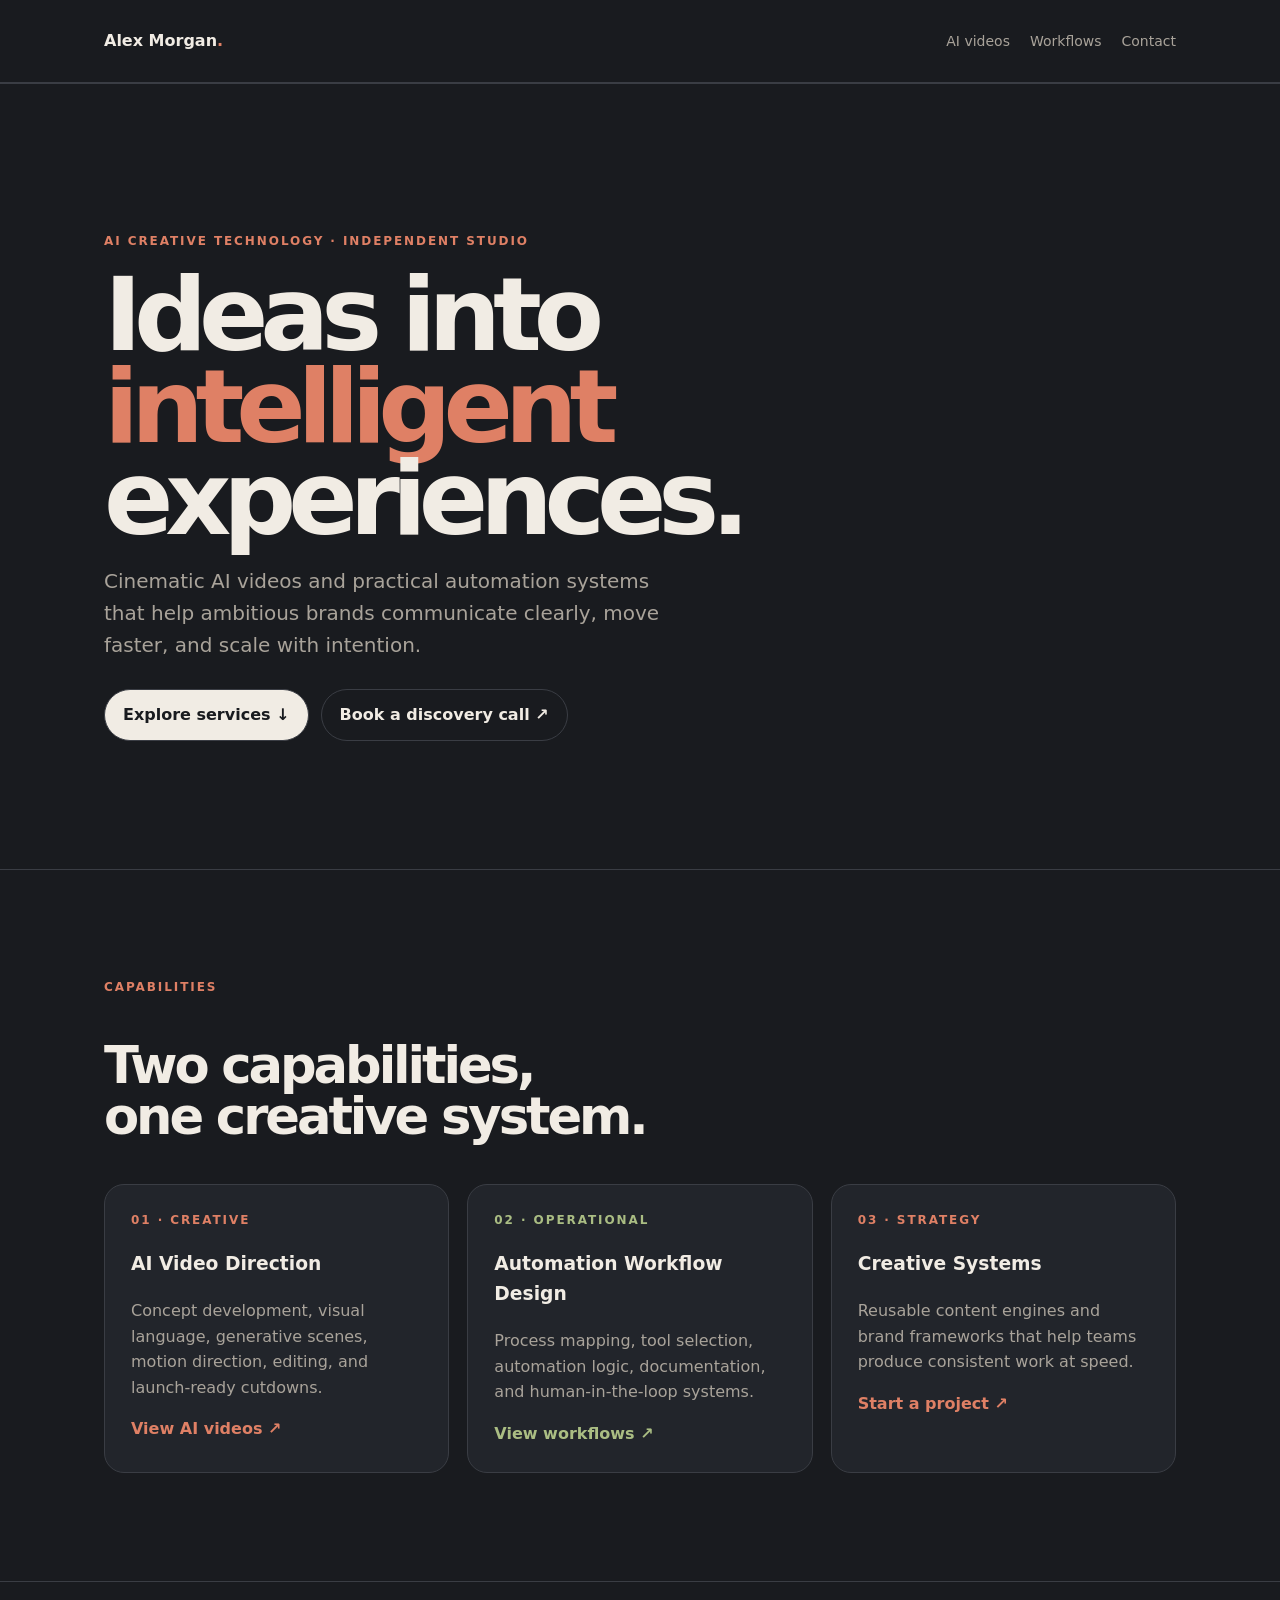
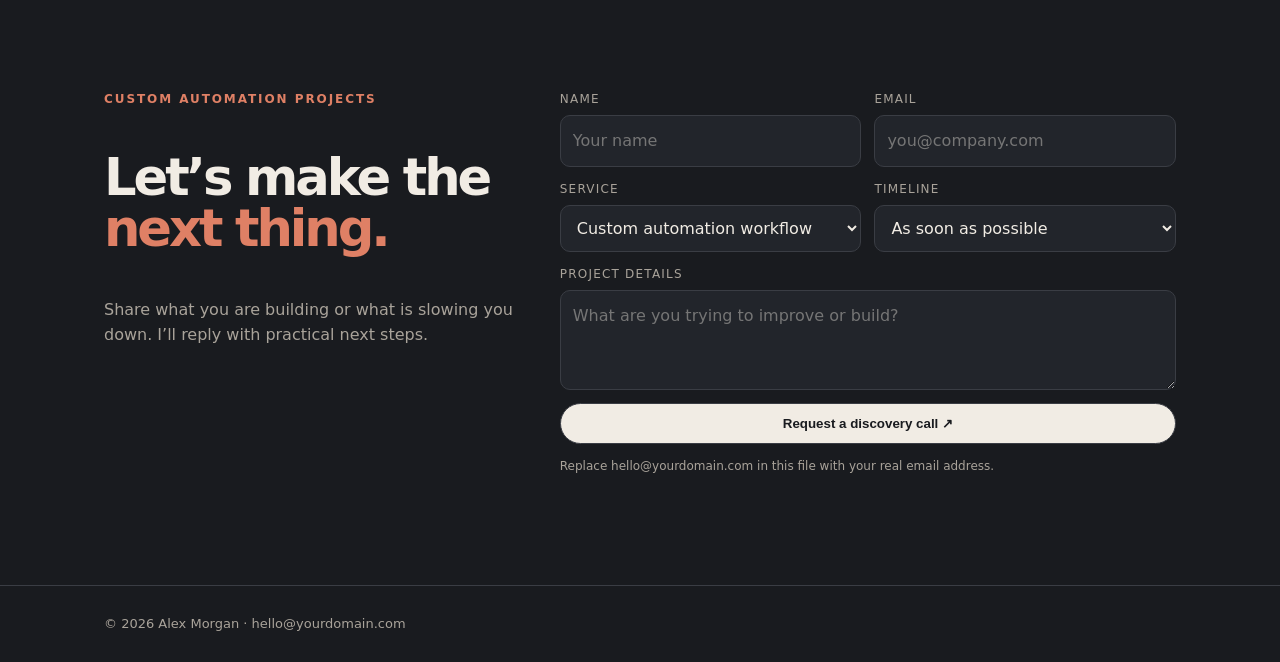
==== index.html @ 9886278c "Add files via upload" ====
<!doctype html><html lang="en"><head><meta charset="utf-8"><meta name="viewport" content="width=device-width,initial-scale=1"><title>Alex Morgan — AI Video & Automation</title><style>:root{--bg:#191b1f;--s:#22252b;--t:#f1ece4;--m:#a9a39a;--line:#3a3d44;--a:#df8065;--g:#aabd83}*{box-sizing:border-box}body{margin:0;background:var(--bg);color:var(--t);font:16px/1.6 system-ui,sans-serif}a{color:inherit;text-decoration:none}.wrap{max-width:1120px;margin:auto;padding:28px 24px}header{border-bottom:1px solid var(--line)}nav{display:flex;justify-content:space-between;align-items:center}.logo{font-weight:900}.logo b{color:var(--a)}.links{display:flex;gap:20px;color:var(--m);font-size:14px}.hero{padding:120px 0 100px}.eyebrow{color:var(--a);font-size:12px;letter-spacing:.16em;text-transform:uppercase;font-weight:800}h1{font-size:clamp(3.5rem,8vw,7rem);line-height:.9;letter-spacing:-.08em;max-width:850px;margin:18px 0}.accent{color:var(--a)}.hero p{max-width:580px;color:var(--m);font-size:20px}.buttons{display:flex;gap:12px;flex-wrap:wrap;margin-top:28px}.btn{border:1px solid var(--line);padding:12px 18px;border-radius:999px;font-weight:700}.primary{background:var(--t);color:var(--bg)}section{padding:80px 0;border-top:1px solid var(--line)}h2{font-size:clamp(2rem,4vw,4rem);line-height:1;letter-spacing:-.06em}.grid{display:grid;grid-template-columns:repeat(3,1fr);gap:18px}.card{background:var(--s);border:1px solid var(--line);padding:26px;border-radius:20px}.card p{color:var(--m)}.card a{color:var(--a);font-weight:700}.contact{display:grid;grid-template-columns:.8fr 1.2fr;gap:45px}.form{display:grid;grid-template-columns:1fr 1fr;gap:13px}.field{display:grid;gap:6px}.field.full,.form button,.note{grid-column:1/-1}.field label{color:var(--m);font-size:12px;text-transform:uppercase;letter-spacing:.1em}.field input,.field textarea,.field select{width:100%;background:var(--s);border:1px solid var(--line);color:var(--t);padding:12px;border-radius:10px;font:inherit}.field textarea{min-height:100px}.form button{cursor:pointer}.note{color:var(--m);font-size:12px}footer{border-top:1px solid var(--line);color:var(--m);font-size:13px}@media(max-width:700px){.links{gap:9px;font-size:12px}.grid,.contact{grid-template-columns:1fr}.form{grid-template-columns:1fr}.field.full,.form button,.note{grid-column:auto}}</style></head><body><header><div class="wrap"><nav><a class="logo" href="index.html">Alex Morgan<b>.</b></a><div class="links"><a href="ai-videos.html">AI videos</a><a href="automation-workflows.html">Workflows</a><a href="#contact">Contact</a></div></nav></div></header><main><section class="hero"><div class="wrap"><div class="eyebrow">AI creative technology · independent studio</div><h1>Ideas into <span class="accent">intelligent</span> experiences.</h1><p>Cinematic AI videos and practical automation systems that help ambitious brands communicate clearly, move faster, and scale with intention.</p><div class="buttons"><a class="btn primary" href="#services">Explore services ↓</a><a class="btn" href="#contact">Book a discovery call ↗</a></div></div></section><section id="services"><div class="wrap"><div class="eyebrow">Capabilities</div><h2>Two capabilities,<br>one creative system.</h2><div class="grid"><article class="card"><div class="eyebrow">01 · Creative</div><h3>AI Video Direction</h3><p>Concept development, visual language, generative scenes, motion direction, editing, and launch-ready cutdowns.</p><a href="ai-videos.html">View AI videos ↗</a></article><article class="card"><div class="eyebrow" style="color:var(--g)">02 · Operational</div><h3>Automation Workflow Design</h3><p>Process mapping, tool selection, automation logic, documentation, and human-in-the-loop systems.</p><a style="color:var(--g)" href="automation-workflows.html">View workflows ↗</a></article><article class="card"><div class="eyebrow">03 · Strategy</div><h3>Creative Systems</h3><p>Reusable content engines and brand frameworks that help teams produce consistent work at speed.</p><a href="#contact">Start a project ↗</a></article></div></div></section><section id="contact"><div class="wrap contact"><div><div class="eyebrow">Custom automation projects</div><h2>Let’s make the<br><span class="accent">next thing.</span></h2><p style="color:var(--m)">Share what you are building or what is slowing you down. I’ll reply with practical next steps.</p></div><form class="form" id="contactForm"><div class="field"><label>Name</label><input name="name" required placeholder="Your name"></div><div class="field"><label>Email</label><input name="email" type="email" required placeholder="you@company.com"></div><div class="field"><label>Service</label><select name="service"><option>Custom automation workflow</option><option>AI video production</option><option>Creative system strategy</option></select></div><div class="field"><label>Timeline</label><select name="timeline"><option>As soon as possible</option><option>Within 1 month</option><option>Within 3 months</option></select></div><div class="field full"><label>Project details</label><textarea name="message" required placeholder="What are you trying to improve or build?"></textarea></div><button class="btn primary" type="submit">Request a discovery call ↗</button><div class="note">Replace hello@yourdomain.com in this file with your real email address.</div></form></div></section></main><footer><div class="wrap">© 2026 Alex Morgan · <a href="mailto:hello@yourdomain.com">hello@yourdomain.com</a></div></footer><script>document.getElementById('contactForm').addEventListener('submit',e=>{e.preventDefault();const d=new FormData(e.target);location.href='mailto:hello@yourdomain.com?subject='+encodeURIComponent('Discovery call request — '+d.get('service'))+'&body='+encodeURIComponent('Name: '+d.get('name')+'\nEmail: '+d.get('email')+'\nService: '+d.get('service')+'\nTimeline: '+d.get('timeline')+'\n\n'+d.get('message'))})</script></body></html>
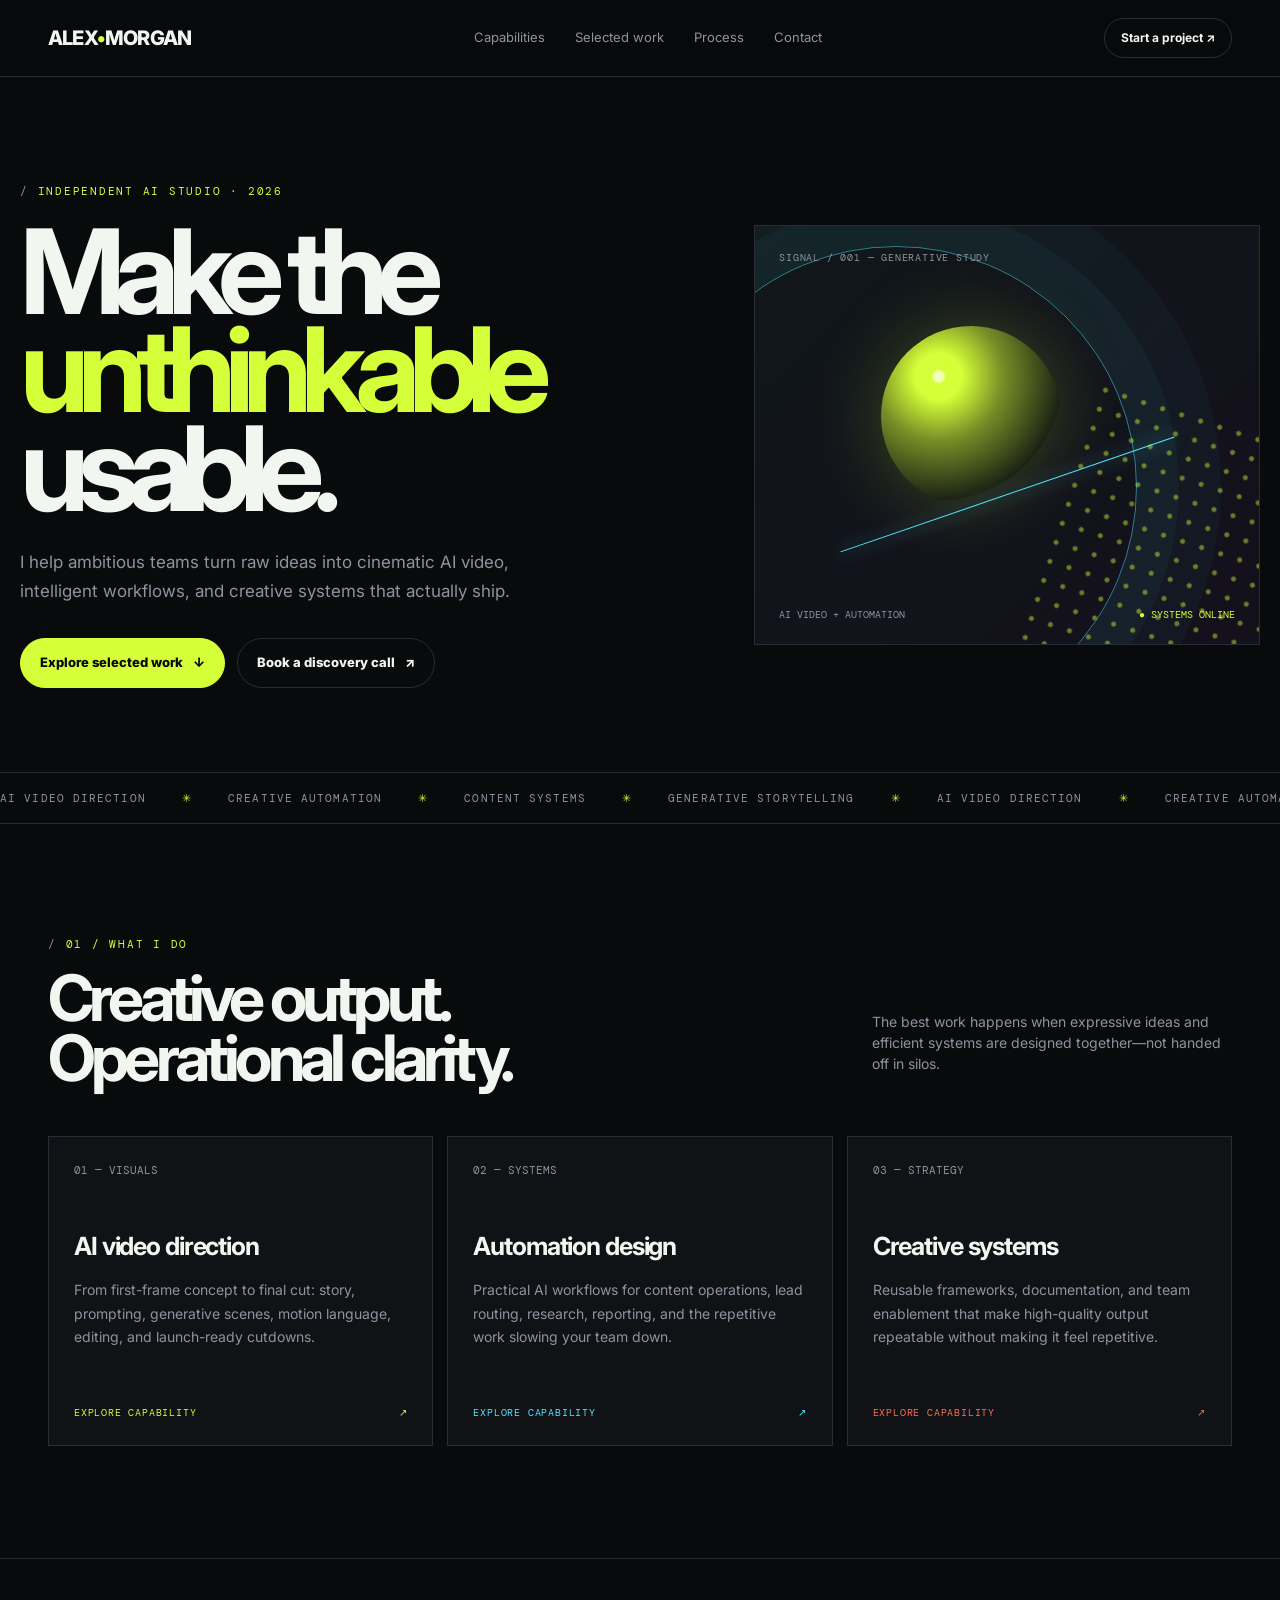
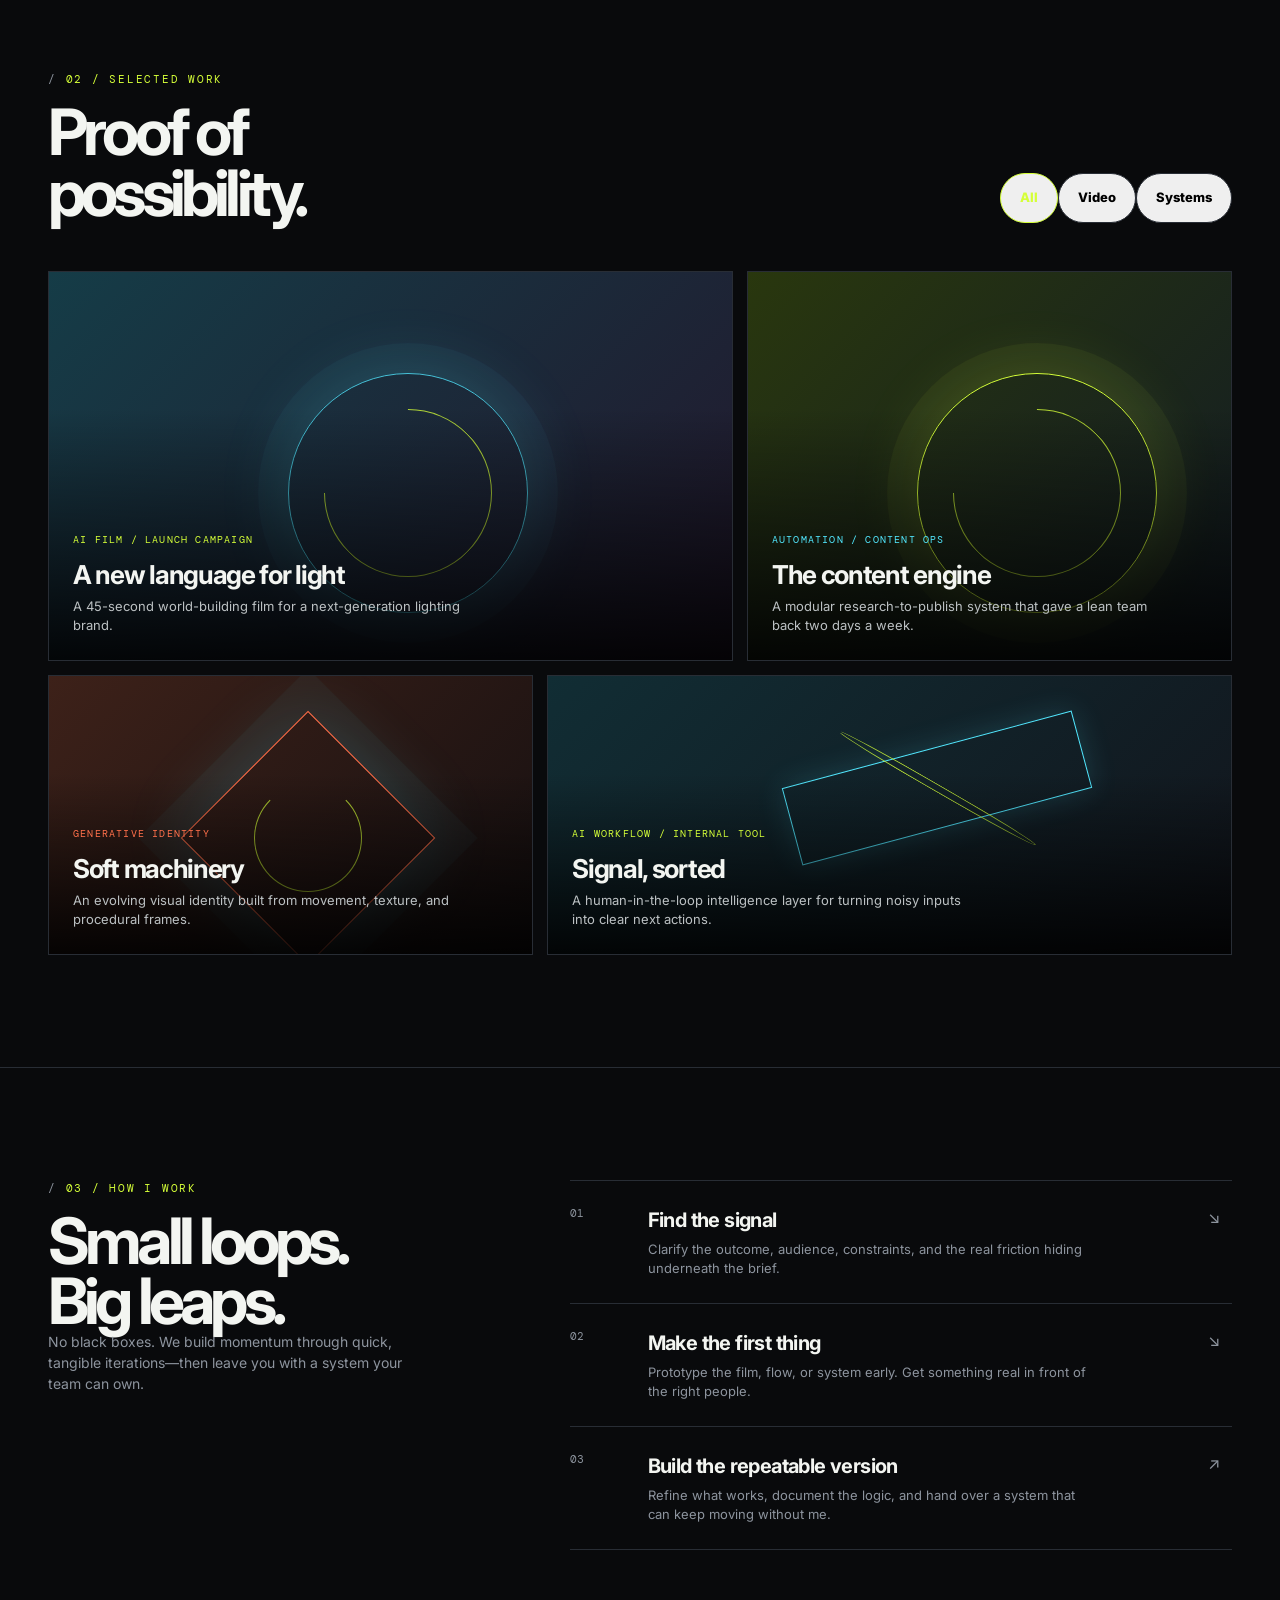
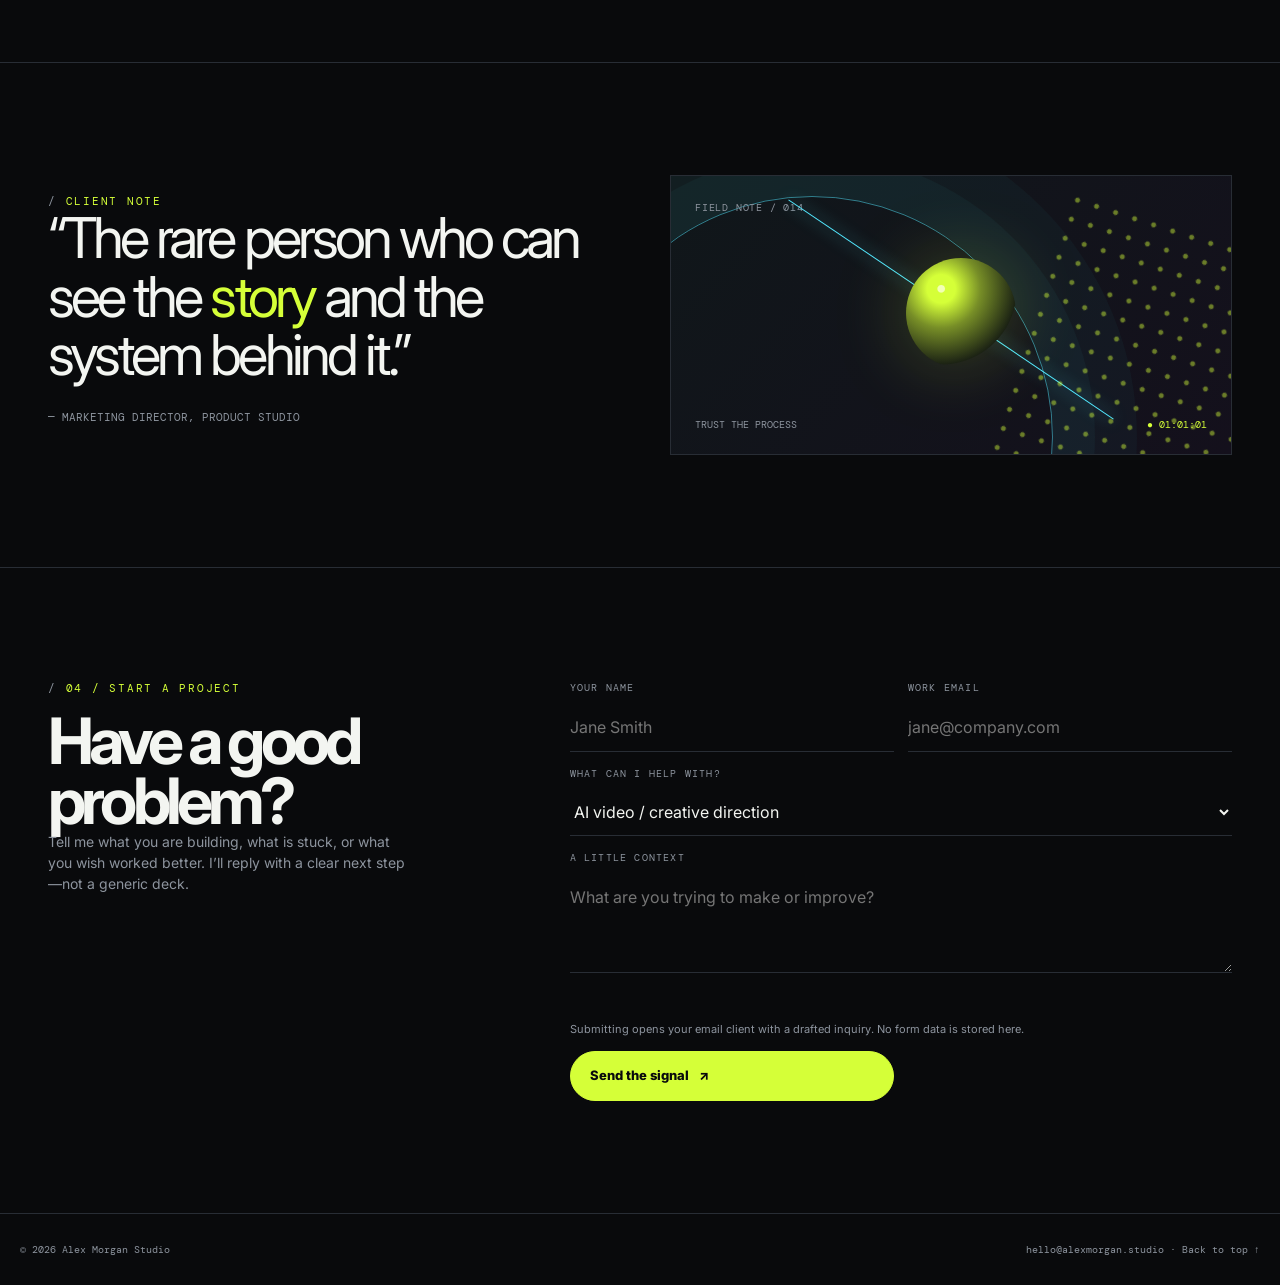
==== commit 2bfd9aae: "Build responsive AI studio portfolio landing page" ====
--- a/index.html
+++ b/index.html
@@ -1 +1,70 @@
-<!doctype html><html lang="en"><head><meta charset="utf-8"><meta name="viewport" content="width=device-width,initial-scale=1"><title>Alex Morgan — AI Video & Automation</title><style>:root{--bg:#191b1f;--s:#22252b;--t:#f1ece4;--m:#a9a39a;--line:#3a3d44;--a:#df8065;--g:#aabd83}*{box-sizing:border-box}body{margin:0;background:var(--bg);color:var(--t);font:16px/1.6 system-ui,sans-serif}a{color:inherit;text-decoration:none}.wrap{max-width:1120px;margin:auto;padding:28px 24px}header{border-bottom:1px solid var(--line)}nav{display:flex;justify-content:space-between;align-items:center}.logo{font-weight:900}.logo b{color:var(--a)}.links{display:flex;gap:20px;color:var(--m);font-size:14px}.hero{padding:120px 0 100px}.eyebrow{color:var(--a);font-size:12px;letter-spacing:.16em;text-transform:uppercase;font-weight:800}h1{font-size:clamp(3.5rem,8vw,7rem);line-height:.9;letter-spacing:-.08em;max-width:850px;margin:18px 0}.accent{color:var(--a)}.hero p{max-width:580px;color:var(--m);font-size:20px}.buttons{display:flex;gap:12px;flex-wrap:wrap;margin-top:28px}.btn{border:1px solid var(--line);padding:12px 18px;border-radius:999px;font-weight:700}.primary{background:var(--t);color:var(--bg)}section{padding:80px 0;border-top:1px solid var(--line)}h2{font-size:clamp(2rem,4vw,4rem);line-height:1;letter-spacing:-.06em}.grid{display:grid;grid-template-columns:repeat(3,1fr);gap:18px}.card{background:var(--s);border:1px solid var(--line);padding:26px;border-radius:20px}.card p{color:var(--m)}.card a{color:var(--a);font-weight:700}.contact{display:grid;grid-template-columns:.8fr 1.2fr;gap:45px}.form{display:grid;grid-template-columns:1fr 1fr;gap:13px}.field{display:grid;gap:6px}.field.full,.form button,.note{grid-column:1/-1}.field label{color:var(--m);font-size:12px;text-transform:uppercase;letter-spacing:.1em}.field input,.field textarea,.field select{width:100%;background:var(--s);border:1px solid var(--line);color:var(--t);padding:12px;border-radius:10px;font:inherit}.field textarea{min-height:100px}.form button{cursor:pointer}.note{color:var(--m);font-size:12px}footer{border-top:1px solid var(--line);color:var(--m);font-size:13px}@media(max-width:700px){.links{gap:9px;font-size:12px}.grid,.contact{grid-template-columns:1fr}.form{grid-template-columns:1fr}.field.full,.form button,.note{grid-column:auto}}</style></head><body><header><div class="wrap"><nav><a class="logo" href="index.html">Alex Morgan<b>.</b></a><div class="links"><a href="ai-videos.html">AI videos</a><a href="automation-workflows.html">Workflows</a><a href="#contact">Contact</a></div></nav></div></header><main><section class="hero"><div class="wrap"><div class="eyebrow">AI creative technology · independent studio</div><h1>Ideas into <span class="accent">intelligent</span> experiences.</h1><p>Cinematic AI videos and practical automation systems that help ambitious brands communicate clearly, move faster, and scale with intention.</p><div class="buttons"><a class="btn primary" href="#services">Explore services ↓</a><a class="btn" href="#contact">Book a discovery call ↗</a></div></div></section><section id="services"><div class="wrap"><div class="eyebrow">Capabilities</div><h2>Two capabilities,<br>one creative system.</h2><div class="grid"><article class="card"><div class="eyebrow">01 · Creative</div><h3>AI Video Direction</h3><p>Concept development, visual language, generative scenes, motion direction, editing, and launch-ready cutdowns.</p><a href="ai-videos.html">View AI videos ↗</a></article><article class="card"><div class="eyebrow" style="color:var(--g)">02 · Operational</div><h3>Automation Workflow Design</h3><p>Process mapping, tool selection, automation logic, documentation, and human-in-the-loop systems.</p><a style="color:var(--g)" href="automation-workflows.html">View workflows ↗</a></article><article class="card"><div class="eyebrow">03 · Strategy</div><h3>Creative Systems</h3><p>Reusable content engines and brand frameworks that help teams produce consistent work at speed.</p><a href="#contact">Start a project ↗</a></article></div></div></section><section id="contact"><div class="wrap contact"><div><div class="eyebrow">Custom automation projects</div><h2>Let’s make the<br><span class="accent">next thing.</span></h2><p style="color:var(--m)">Share what you are building or what is slowing you down. I’ll reply with practical next steps.</p></div><form class="form" id="contactForm"><div class="field"><label>Name</label><input name="name" required placeholder="Your name"></div><div class="field"><label>Email</label><input name="email" type="email" required placeholder="you@company.com"></div><div class="field"><label>Service</label><select name="service"><option>Custom automation workflow</option><option>AI video production</option><option>Creative system strategy</option></select></div><div class="field"><label>Timeline</label><select name="timeline"><option>As soon as possible</option><option>Within 1 month</option><option>Within 3 months</option></select></div><div class="field full"><label>Project details</label><textarea name="message" required placeholder="What are you trying to improve or build?"></textarea></div><button class="btn primary" type="submit">Request a discovery call ↗</button><div class="note">Replace hello@yourdomain.com in this file with your real email address.</div></form></div></section></main><footer><div class="wrap">© 2026 Alex Morgan · <a href="mailto:hello@yourdomain.com">hello@yourdomain.com</a></div></footer><script>document.getElementById('contactForm').addEventListener('submit',e=>{e.preventDefault();const d=new FormData(e.target);location.href='mailto:hello@yourdomain.com?subject='+encodeURIComponent('Discovery call request — '+d.get('service'))+'&body='+encodeURIComponent('Name: '+d.get('name')+'\nEmail: '+d.get('email')+'\nService: '+d.get('service')+'\nTimeline: '+d.get('timeline')+'\n\n'+d.get('message'))})</script></body></html>
+<!doctype html>
+<html lang="en">
+<head>
+  <meta charset="utf-8">
+  <meta name="viewport" content="width=device-width,initial-scale=1">
+  <meta name="description" content="Alex Morgan is an AI video and automation specialist helping ambitious teams move from idea to intelligent execution.">
+  <title>Alex Morgan — AI Video × Automation</title>
+  <link rel="preconnect" href="https://fonts.googleapis.com">
+  <link rel="preconnect" href="https://fonts.gstatic.com" crossorigin>
+  <link href="https://fonts.googleapis.com/css2?family=DM+Mono:wght@400;500&family=Inter:wght@400;500;600;700;800&display=swap" rel="stylesheet">
+  <link rel="stylesheet" href="app.css">
+</head>
+<body>
+  <header class="site-header"><div class="wrap nav">
+    <a class="brand" href="index.html">ALEX<span>•</span>MORGAN</a>
+    <nav class="nav-links" aria-label="Primary navigation">
+      <a href="#services">Capabilities</a><a href="#work">Selected work</a><a href="#process">Process</a><a href="#contact">Contact</a>
+    </nav>
+    <a class="nav-cta" href="#contact">Start a project ↗</a>
+    <button class="menu-toggle" aria-label="Toggle menu" aria-expanded="false">☰</button>
+  </div></header>
+
+  <main>
+    <section class="wrap hero">
+      <div class="reveal">
+        <div class="kicker">Independent AI studio · 2026</div>
+        <h1>Make the<br><em>unthinkable</em><br>usable.</h1>
+        <p class="hero-copy">I help ambitious teams turn raw ideas into cinematic AI video, intelligent workflows, and creative systems that actually ship.</p>
+        <div class="actions"><a class="button primary" href="#work">Explore selected work <span>↓</span></a><a class="button ghost" href="#contact">Book a discovery call <span>↗</span></a></div>
+      </div>
+      <div class="hero-art reveal" aria-label="Abstract generative visual composition">
+        <div class="art-label">SIGNAL / 001 — GENERATIVE STUDY</div><div class="orb"></div><div class="art-line"></div>
+        <div class="art-meta"><span>AI VIDEO + AUTOMATION</span><span class="status">● SYSTEMS ONLINE</span></div>
+      </div>
+    </section>
+
+    <div class="ticker"><div class="ticker-track">AI VIDEO DIRECTION <b>✳</b> CREATIVE AUTOMATION <b>✳</b> CONTENT SYSTEMS <b>✳</b> GENERATIVE STORYTELLING <b>✳</b> AI VIDEO DIRECTION <b>✳</b> CREATIVE AUTOMATION <b>✳</b> CONTENT SYSTEMS <b>✳</b> GENERATIVE STORYTELLING <b>✳</b></div></div>
+
+    <section class="section" id="services"><div class="wrap">
+      <div class="section-head reveal"><div><div class="kicker">01 / What I do</div><h2>Creative output.<br>Operational clarity.</h2></div><p class="section-intro">The best work happens when expressive ideas and efficient systems are designed together—not handed off in silos.</p></div>
+      <div class="services-grid">
+        <article class="service-card reveal"><div><div class="service-index">01 — VISUALS</div><h3>AI video direction</h3><p>From first-frame concept to final cut: story, prompting, generative scenes, motion language, editing, and launch-ready cutdowns.</p></div><div class="service-foot"><span>Explore capability</span><span>↗</span></div></article>
+        <article class="service-card reveal"><div><div class="service-index">02 — SYSTEMS</div><h3>Automation design</h3><p>Practical AI workflows for content operations, lead routing, research, reporting, and the repetitive work slowing your team down.</p></div><div class="service-foot"><span>Explore capability</span><span>↗</span></div></article>
+        <article class="service-card reveal"><div><div class="service-index">03 — STRATEGY</div><h3>Creative systems</h3><p>Reusable frameworks, documentation, and team enablement that make high-quality output repeatable without making it feel repetitive.</p></div><div class="service-foot"><span>Explore capability</span><span>↗</span></div></article>
+      </div>
+    </div></section>
+
+    <section class="section" id="work"><div class="wrap">
+      <div class="section-head reveal"><div><div class="kicker">02 / Selected work</div><h2>Proof of<br>possibility.</h2></div><div class="section-intro"><div class="filter-row" role="tablist" aria-label="Filter selected work"><button class="button ghost active" data-filter="all">All</button><button class="button ghost" data-filter="video">Video</button><button class="button ghost" data-filter="systems">Systems</button></div></div></div>
+      <div class="work-grid">
+        <article class="work-card reveal" data-category="video"><div class="work-visual"><div class="visual-shape"></div></div><div class="work-overlay"><div class="work-type">AI film / launch campaign</div><h3 class="work-title">A new language for light</h3><p class="work-desc">A 45-second world-building film for a next-generation lighting brand.</p></div></article>
+        <article class="work-card reveal" data-category="systems"><div class="work-visual"><div class="visual-shape"></div></div><div class="work-overlay"><div class="work-type">Automation / content ops</div><h3 class="work-title">The content engine</h3><p class="work-desc">A modular research-to-publish system that gave a lean team back two days a week.</p></div></article>
+        <article class="work-card reveal" data-category="video"><div class="work-visual"><div class="visual-shape"></div></div><div class="work-overlay"><div class="work-type">Generative identity</div><h3 class="work-title">Soft machinery</h3><p class="work-desc">An evolving visual identity built from movement, texture, and procedural frames.</p></div></article>
+        <article class="work-card reveal" data-category="systems"><div class="work-visual"><div class="visual-shape"></div></div><div class="work-overlay"><div class="work-type">AI workflow / internal tool</div><h3 class="work-title">Signal, sorted</h3><p class="work-desc">A human-in-the-loop intelligence layer for turning noisy inputs into clear next actions.</p></div></article>
+      </div>
+    </div></section>
+
+    <section class="section" id="process"><div class="wrap process">
+      <div class="reveal"><div class="kicker">03 / How I work</div><h2>Small loops.<br>Big leaps.</h2><p class="section-intro">No black boxes. We build momentum through quick, tangible iterations—then leave you with a system your team can own.</p></div>
+      <div class="process-list reveal"><div class="process-step"><div class="step-num">01</div><div><h3>Find the signal</h3><p>Clarify the outcome, audience, constraints, and the real friction hiding underneath the brief.</p></div><div class="step-arrow">↘</div></div><div class="process-step"><div class="step-num">02</div><div><h3>Make the first thing</h3><p>Prototype the film, flow, or system early. Get something real in front of the right people.</p></div><div class="step-arrow">↘</div></div><div class="process-step"><div class="step-num">03</div><div><h3>Build the repeatable version</h3><p>Refine what works, document the logic, and hand over a system that can keep moving without me.</p></div><div class="step-arrow">↗</div></div></div>
+    </div></section>
+
+    <section class="section"><div class="wrap quote-section reveal"><div><div class="kicker">Client note</div><p class="quote">“The rare person who can see the <em>story</em> and the system behind it.”</p><p class="quote-by">— MARKETING DIRECTOR, PRODUCT STUDIO</p></div><div class="hero-art" style="min-height:280px"><div class="art-label">FIELD NOTE / 014</div><div class="art-line" style="top:48%;transform:rotate(34deg)"></div><div class="orb" style="width:110px;height:110px;top:82px;left:42%"></div><div class="art-meta"><span>TRUST THE PROCESS</span><span class="status">● 01:01:01</span></div></div></div></section>
+
+    <section class="section" id="contact"><div class="wrap contact"><div class="reveal"><div class="kicker">04 / Start a project</div><h2>Have a good problem?</h2><p class="contact-copy">Tell me what you are building, what is stuck, or what you wish worked better. I’ll reply with a clear next step—not a generic deck.</p></div><form class="contact-form reveal" id="contactForm"><div class="field"><label for="name">Your name</label><input id="name" name="name" required placeholder="Jane Smith"></div><div class="field"><label for="email">Work email</label><input id="email" type="email" name="email" required placeholder="jane@company.com"></div><div class="field full"><label for="service">What can I help with?</label><select id="service" name="service"><option>AI video / creative direction</option><option>Automation workflow design</option><option>Creative system strategy</option><option>Not sure yet</option></select></div><div class="field full"><label for="message">A little context</label><textarea id="message" name="message" required placeholder="What are you trying to make or improve?"></textarea></div><div class="form-status" aria-live="polite"></div><p class="form-note">Submitting opens your email client with a drafted inquiry. No form data is stored here.</p><button class="button primary" type="submit">Send the signal <span>↗</span></button></form></div></section>
+  </main>
+  <footer><div class="wrap footer"><span>© 2026 Alex Morgan Studio</span><span><a href="mailto:hello@alexmorgan.studio">hello@alexmorgan.studio</a> · <a href="#">Back to top ↑</a></span></div></footer>
+  <script src="app.js"></script>
+</body>
+</html>
--- a/app.css
+++ b/app.css
@@ -0,0 +1,13 @@
+:root{
+  --bg:#090a0c;--surface:#101216;--surface-2:#171a20;--text:#f3f5f1;--muted:#8d949e;--line:#282d35;--lime:#d5ff38;--cyan:#52e8ff;--orange:#ff704b;--max:1240px;--ease:cubic-bezier(.23,1,.32,1)
+}
+*{box-sizing:border-box}html{scroll-behavior:smooth}body{margin:0;background:var(--bg);color:var(--text);font-family:Inter,ui-sans-serif,system-ui,-apple-system,sans-serif;line-height:1.5}body:before{content:"";position:fixed;inset:0;pointer-events:none;opacity:.08;background-image:linear-gradient(rgba(255,255,255,.04) 1px,transparent 1px),linear-gradient(90deg,rgba(255,255,255,.04) 1px,transparent 1px);background-size:48px 48px;mask-image:linear-gradient(to bottom,black,transparent 72%);z-index:-1}a{color:inherit;text-decoration:none}button,input,textarea,select{font:inherit}button{cursor:pointer}.wrap{max-width:var(--max);margin:0 auto;padding:0 28px}.site-header{border-bottom:1px solid var(--line);position:sticky;top:0;z-index:20;background:rgba(9,10,12,.82);backdrop-filter:blur(18px)}.nav{height:76px;display:flex;align-items:center;justify-content:space-between}.brand{font-weight:800;letter-spacing:-.04em;font-size:20px}.brand span{color:var(--lime)}.nav-links{display:flex;gap:30px;color:var(--muted);font-size:13px}.nav-links a{transition:color .18s ease}.nav-links a:hover{color:var(--lime)}.nav-cta{border:1px solid var(--line);border-radius:100px;padding:10px 16px;font-size:12px;font-weight:700;transition:all .18s ease}.nav-cta:hover{border-color:var(--lime);color:var(--lime)}.menu-toggle{display:none;background:none;border:0;color:var(--text);font-size:22px}
+.hero{padding:106px 0 84px;min-height:690px;display:grid;grid-template-columns:1.15fr .85fr;gap:50px;align-items:center}.kicker{font-family:"DM Mono",monospace;color:var(--lime);font-size:11px;letter-spacing:.16em;text-transform:uppercase}.kicker:before{content:"/ ";color:var(--muted)}h1,h2,h3,p{margin-top:0}.hero h1{font-size:clamp(4.2rem,9.2vw,8.8rem);line-height:.84;letter-spacing:-.095em;max-width:820px;margin:22px 0 30px}.hero h1 em{font-style:normal;color:var(--lime)}.hero-copy{max-width:535px;color:var(--muted);font-size:17px;line-height:1.7}.actions{display:flex;flex-wrap:wrap;gap:12px;margin-top:32px}.button{display:inline-flex;align-items:center;gap:10px;padding:14px 19px;border:1px solid var(--line);border-radius:999px;font-size:13px;font-weight:800;transition:transform .16s var(--ease),background .16s ease,border-color .16s ease}.button:active{transform:scale(.97)}.button.primary{background:var(--lime);color:#090a0c;border-color:var(--lime)}.button.primary:hover{background:#e2ff72}.button.ghost:hover{border-color:var(--cyan);color:var(--cyan)}.hero-art{position:relative;min-height:420px;border:1px solid var(--line);background:linear-gradient(135deg,#10171a,#14101c);overflow:hidden}.hero-art:before{content:"";position:absolute;width:480px;height:480px;border:1px solid rgba(82,232,255,.5);border-radius:50%;left:-100px;top:20px;box-shadow:0 0 0 42px rgba(82,232,255,.035),0 0 0 84px rgba(82,232,255,.03)}.hero-art:after{content:"";position:absolute;width:280px;height:280px;background:radial-gradient(circle,var(--lime) 0 2px,transparent 3px);background-size:20px 20px;right:-70px;bottom:-50px;opacity:.45;transform:rotate(18deg)}.art-label{position:absolute;top:24px;left:24px;font-family:"DM Mono",monospace;font-size:10px;color:var(--muted);letter-spacing:.08em}.orb{position:absolute;width:180px;height:180px;border-radius:50%;background:radial-gradient(circle at 32% 28%,#f2ffb5 0 3%,var(--lime) 4% 13%,#778e27 36%,#1c2314 69%,transparent 70%);top:100px;left:126px;filter:drop-shadow(0 0 36px rgba(213,255,56,.22))}.art-line{position:absolute;height:1px;background:var(--cyan);width:70%;top:64%;left:15%;transform:rotate(-19deg);box-shadow:0 0 16px var(--cyan)}.art-meta{position:absolute;bottom:22px;left:24px;right:24px;display:flex;justify-content:space-between;font-family:"DM Mono",monospace;color:var(--muted);font-size:10px}.status{color:var(--lime)}
+.ticker{border-top:1px solid var(--line);border-bottom:1px solid var(--line);overflow:hidden;color:var(--muted);font-family:"DM Mono",monospace;font-size:11px;letter-spacing:.1em;text-transform:uppercase;white-space:nowrap}.ticker-track{display:inline-block;padding:17px 0;animation:marquee 28s linear infinite}.ticker b{color:var(--lime);font-weight:400;margin:0 28px}@keyframes marquee{to{transform:translateX(-50%)}}
+.section{padding:112px 0;border-bottom:1px solid var(--line)}.section-head{display:flex;justify-content:space-between;gap:30px;align-items:end;margin-bottom:48px}.section h2{font-size:clamp(2.7rem,5vw,5rem);line-height:.94;letter-spacing:-.075em;margin:15px 0 0;max-width:700px}.section-intro{max-width:360px;color:var(--muted);font-size:14px}.services-grid{display:grid;grid-template-columns:repeat(3,1fr);gap:14px}.service-card{border:1px solid var(--line);background:var(--surface);padding:25px;min-height:310px;display:flex;flex-direction:column;justify-content:space-between;transition:transform .25s var(--ease),border-color .25s ease,background .25s ease}.service-card:hover{transform:translateY(-5px);border-color:var(--lime);background:var(--surface-2)}.service-card:nth-child(2):hover{border-color:var(--cyan)}.service-card:nth-child(3):hover{border-color:var(--orange)}.service-index{font-family:"DM Mono",monospace;font-size:11px;color:var(--muted)}.service-card h3{font-size:25px;letter-spacing:-.045em;margin:50px 0 12px}.service-card p{font-size:14px;color:var(--muted);line-height:1.7;margin:0}.service-foot{display:flex;justify-content:space-between;align-items:end;margin-top:30px;font-family:"DM Mono",monospace;font-size:10px;color:var(--lime);text-transform:uppercase;letter-spacing:.08em}.service-card:nth-child(2) .service-foot{color:var(--cyan)}.service-card:nth-child(3) .service-foot{color:var(--orange)}
+.work-grid{display:grid;grid-template-columns:repeat(12,1fr);gap:14px}.work-card{grid-column:span 7;min-height:390px;background:var(--surface);border:1px solid var(--line);position:relative;overflow:hidden}.work-card:nth-child(2){grid-column:span 5}.work-card:nth-child(3){grid-column:span 5;min-height:280px}.work-card:nth-child(4){grid-column:span 7;min-height:280px}.work-visual{position:absolute;inset:0;background:linear-gradient(135deg,#153c47,#22172c);transition:transform .5s var(--ease)}.work-card:hover .work-visual{transform:scale(1.04)}.work-card:nth-child(2) .work-visual{background:linear-gradient(135deg,#29370e,#121b24)}.work-card:nth-child(3) .work-visual{background:linear-gradient(135deg,#3d2119,#161011)}.work-card:nth-child(4) .work-visual{background:linear-gradient(135deg,#112d34,#12151c)}.visual-shape{position:absolute;width:240px;height:240px;border-radius:50%;border:1px solid rgba(82,232,255,.8);top:26%;left:35%;box-shadow:0 0 0 30px rgba(82,232,255,.04),0 0 70px rgba(82,232,255,.18)}.visual-shape:after{content:"";position:absolute;inset:35px;border-radius:50%;border:1px solid rgba(213,255,56,.8);border-left-color:transparent;transform:rotate(45deg)}.work-card:nth-child(2) .visual-shape{border-color:var(--lime);box-shadow:0 0 0 30px rgba(213,255,56,.05),0 0 70px rgba(213,255,56,.16)}.work-card:nth-child(3) .visual-shape{width:180px;height:180px;border-radius:0;transform:rotate(45deg);border-color:var(--orange)}.work-card:nth-child(4) .visual-shape{width:300px;height:80px;border-radius:0;transform:rotate(-15deg);border-color:var(--cyan);box-shadow:0 0 30px rgba(82,232,255,.16)}.work-overlay{position:absolute;inset:0;background:linear-gradient(transparent 35%,rgba(0,0,0,.88));padding:24px;display:flex;flex-direction:column;justify-content:end}.work-type{font-family:"DM Mono",monospace;color:var(--lime);font-size:10px;letter-spacing:.12em;text-transform:uppercase}.work-card:nth-child(2) .work-type{color:var(--cyan)}.work-card:nth-child(3) .work-type{color:var(--orange)}.work-title{font-size:26px;letter-spacing:-.05em;margin:8px 0 3px}.work-desc{color:#bcc1c3;font-size:13px;margin:0;max-width:400px}
+.process{display:grid;grid-template-columns:.8fr 1.2fr;gap:80px}.process-list{border-top:1px solid var(--line)}.process-step{display:grid;grid-template-columns:60px 1fr 24px;gap:18px;padding:24px 0;border-bottom:1px solid var(--line);align-items:start;transition:color .18s ease}.process-step:hover{color:var(--lime)}.step-num{font-family:"DM Mono",monospace;font-size:11px;color:var(--muted)}.process-step h3{font-size:20px;letter-spacing:-.03em;margin:0 0 5px}.process-step p{color:var(--muted);font-size:13px;margin:0;max-width:450px}.step-arrow{color:var(--muted)}
+.quote-section{display:grid;grid-template-columns:1fr 1fr;gap:60px;align-items:center}.quote{font-size:clamp(2rem,4.4vw,4.4rem);line-height:1.04;letter-spacing:-.07em;margin:0}.quote em{color:var(--lime);font-style:normal}.quote-by{color:var(--muted);font-family:"DM Mono",monospace;font-size:11px;margin-top:24px}.contact{display:grid;grid-template-columns:.8fr 1.2fr;gap:80px}.contact h2{max-width:500px}.contact-copy{color:var(--muted);max-width:360px;font-size:14px}.contact-form{display:grid;grid-template-columns:1fr 1fr;gap:14px}.field{display:grid;gap:8px}.field.full{grid-column:1/-1}.field label{font-family:"DM Mono",monospace;font-size:10px;text-transform:uppercase;letter-spacing:.12em;color:var(--muted)}.field input,.field textarea,.field select{width:100%;background:transparent;color:var(--text);border:0;border-bottom:1px solid var(--line);padding:12px 0;border-radius:0;outline:none}.field input:focus,.field textarea:focus,.field select:focus{border-color:var(--lime)}.field textarea{resize:vertical;min-height:100px}.field select{background:var(--bg)}.form-note{grid-column:1/-1;color:var(--muted);font-size:11px;margin:0}.form-status{grid-column:1/-1;font-size:13px;color:var(--lime);min-height:20px}.footer{padding:28px 0;color:var(--muted);font-family:"DM Mono",monospace;font-size:10px;display:flex;justify-content:space-between;gap:20px}.footer a:hover{color:var(--lime)}.reveal{opacity:0;transform:translateY(20px);transition:opacity .65s var(--ease),transform .65s var(--ease)}.reveal.visible{opacity:1;transform:none}@media(max-width:850px){.hero{grid-template-columns:1fr;padding-top:78px}.hero-art{min-height:330px}.services-grid{grid-template-columns:1fr 1fr}.service-card:last-child{grid-column:1/-1}.process,.contact,.quote-section{grid-template-columns:1fr;gap:42px}.work-card,.work-card:nth-child(2),.work-card:nth-child(3),.work-card:nth-child(4){grid-column:span 12;min-height:330px}}@media(max-width:620px){.wrap{padding:0 18px}.nav{height:66px}.nav-links,.nav-cta{display:none}.menu-toggle{display:block}.nav.mobile-open .nav-links{display:flex;position:absolute;left:0;right:0;top:66px;padding:20px 18px;background:var(--surface);border-bottom:1px solid var(--line);flex-direction:column;gap:16px}.hero{padding:66px 0 60px;min-height:0}.hero h1{font-size:clamp(3.6rem,19vw,6rem)}.hero-copy{font-size:15px}.section{padding:75px 0}.section-head{display:block}.section-intro{margin-top:22px}.services-grid{grid-template-columns:1fr}.service-card:last-child{grid-column:auto}.service-card{min-height:260px}.contact-form{grid-template-columns:1fr}.field.full,.form-note,.form-status{grid-column:auto}.footer{display:block}.footer span{display:block;margin-top:8px}.ticker-track{animation-duration:20s}}
+@media(prefers-reduced-motion:reduce){html{scroll-behavior:auto}.ticker-track{animation:none}.reveal{opacity:1;transform:none;transition:none}.work-visual,.service-card{transition:none}}
+
+.button.ghost.active{border-color:var(--lime);color:var(--lime)}
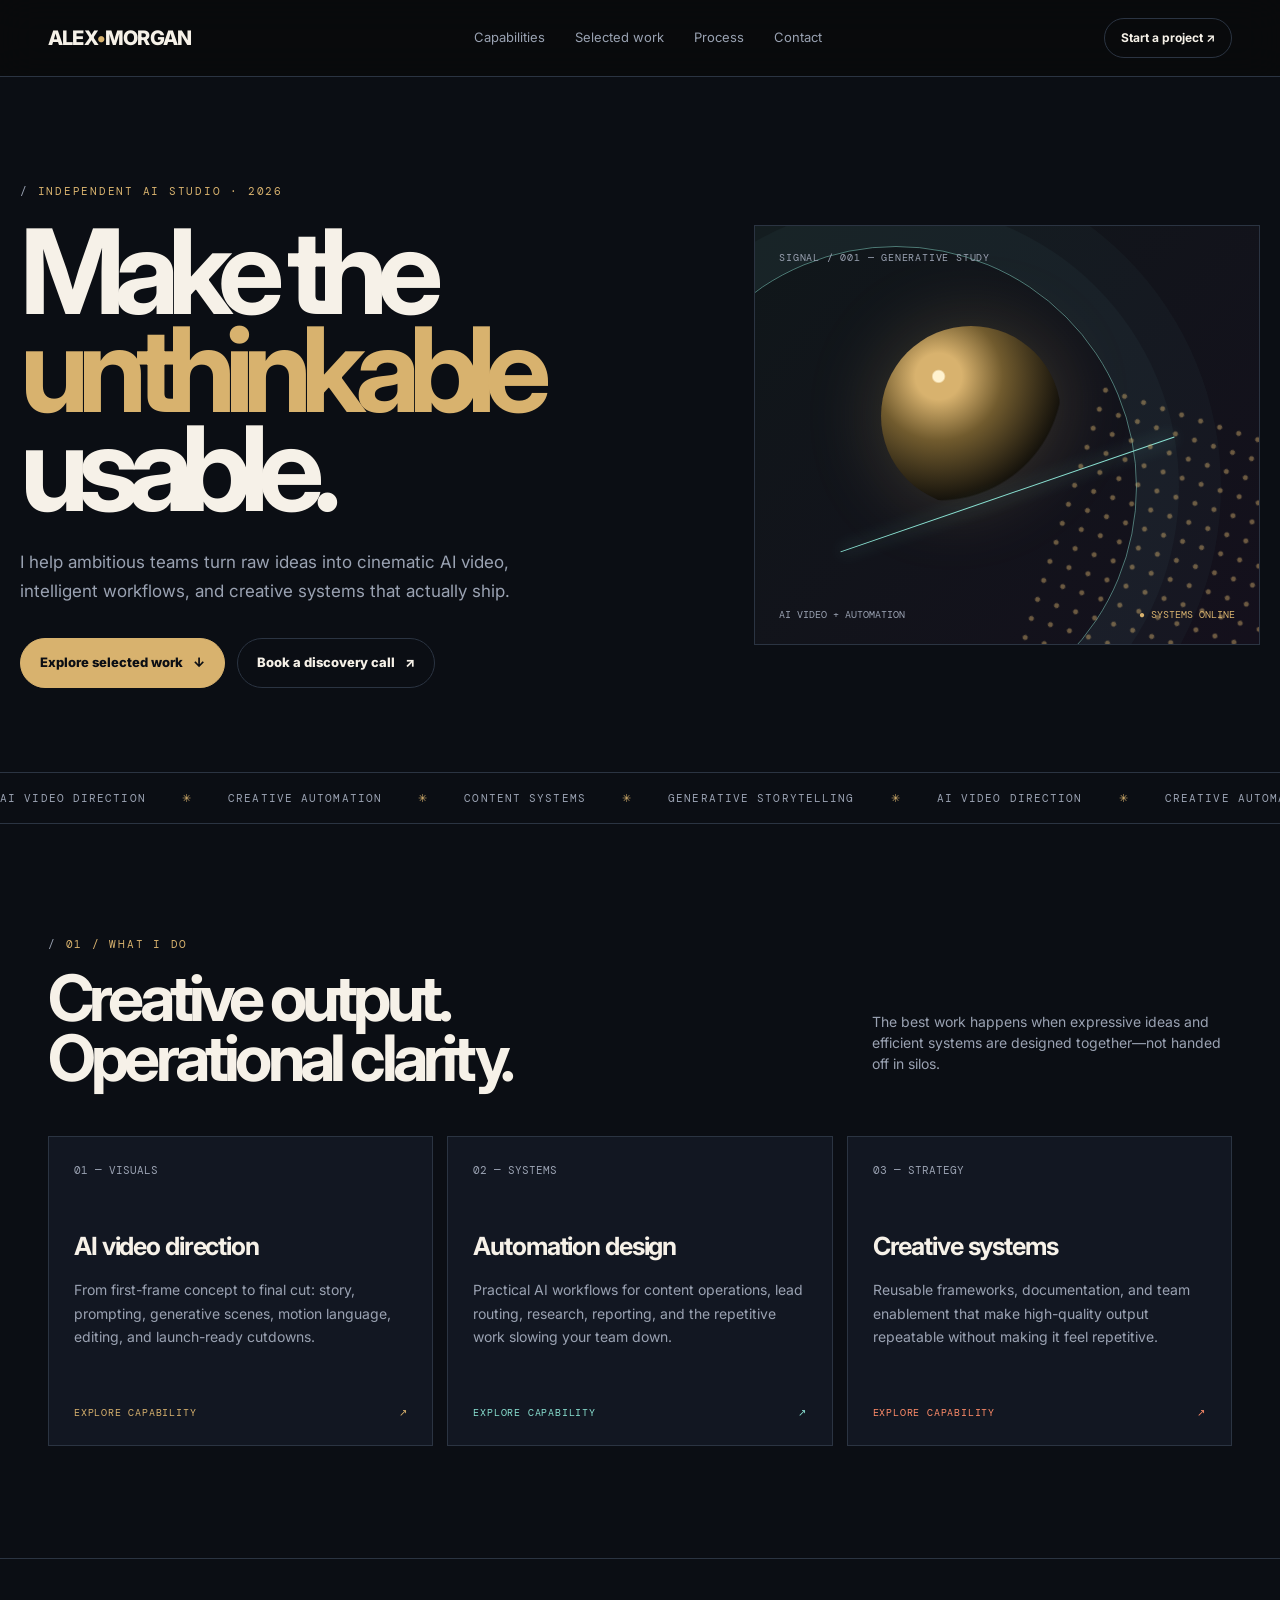
==== commit f49bfc0a: "Optimize portfolio SEO performance and premium theme" ====
--- a/index.html
+++ b/index.html
@@ -3,12 +3,34 @@
 <head>
   <meta charset="utf-8">
   <meta name="viewport" content="width=device-width,initial-scale=1">
-  <meta name="description" content="Alex Morgan is an AI video and automation specialist helping ambitious teams move from idea to intelligent execution.">
-  <title>Alex Morgan — AI Video × Automation</title>
+  <meta name="description" content="Alex Morgan is an AI video and automation specialist creating cinematic content, intelligent workflows, and scalable creative systems for ambitious teams.">
+  <meta name="keywords" content="AI video specialist, AI automation specialist, generative video, automation workflow design, creative systems">
+  <meta name="author" content="Alex Morgan">
+  <meta name="theme-color" content="#0b0e14">
+  <link rel="canonical" href="https://jhimmylibot1998-sys.github.io/improved-system/">
+  <meta property="og:type" content="website">
+  <meta property="og:title" content="Alex Morgan | AI Video & Automation Specialist">
+  <meta property="og:description" content="Cinematic AI video, intelligent workflows, and creative systems that actually ship.">
+  <meta property="og:url" content="https://jhimmylibot1998-sys.github.io/improved-system/">
+  <meta name="twitter:card" content="summary_large_image">
+  <meta name="twitter:title" content="Alex Morgan | AI Video & Automation Specialist">
+  <meta name="twitter:description" content="Cinematic AI video, intelligent workflows, and creative systems that actually ship.">
+  <title>Alex Morgan | AI Video & Automation Specialist</title>
   <link rel="preconnect" href="https://fonts.googleapis.com">
   <link rel="preconnect" href="https://fonts.gstatic.com" crossorigin>
   <link href="https://fonts.googleapis.com/css2?family=DM+Mono:wght@400;500&family=Inter:wght@400;500;600;700;800&display=swap" rel="stylesheet">
   <link rel="stylesheet" href="app.css">
+  <script type="application/ld+json">
+  {
+    "@context":"https://schema.org",
+    "@type":"Person",
+    "name":"Alex Morgan",
+    "url":"https://jhimmylibot1998-sys.github.io/improved-system/",
+    "jobTitle":"AI Video & Automation Specialist",
+    "description":"AI video direction, automation workflow design, and creative systems for ambitious teams.",
+    "sameAs":[]
+  }
+  </script>
 </head>
 <body>
   <header class="site-header"><div class="wrap nav">
@@ -20,7 +42,7 @@
     <button class="menu-toggle" aria-label="Toggle menu" aria-expanded="false">☰</button>
   </div></header>
 
-  <main>
+  <main id="main-content">
     <section class="wrap hero">
       <div class="reveal">
         <div class="kicker">Independent AI studio · 2026</div>
@@ -34,7 +56,7 @@
       </div>
     </section>
 
-    <div class="ticker"><div class="ticker-track">AI VIDEO DIRECTION <b>✳</b> CREATIVE AUTOMATION <b>✳</b> CONTENT SYSTEMS <b>✳</b> GENERATIVE STORYTELLING <b>✳</b> AI VIDEO DIRECTION <b>✳</b> CREATIVE AUTOMATION <b>✳</b> CONTENT SYSTEMS <b>✳</b> GENERATIVE STORYTELLING <b>✳</b></div></div>
+    <div class="ticker" aria-label="Services"><div class="ticker-track">AI VIDEO DIRECTION <b>✳</b> CREATIVE AUTOMATION <b>✳</b> CONTENT SYSTEMS <b>✳</b> GENERATIVE STORYTELLING <b>✳</b> AI VIDEO DIRECTION <b>✳</b> CREATIVE AUTOMATION <b>✳</b> CONTENT SYSTEMS <b>✳</b> GENERATIVE STORYTELLING <b>✳</b></div></div>
 
     <section class="section" id="services"><div class="wrap">
       <div class="section-head reveal"><div><div class="kicker">01 / What I do</div><h2>Creative output.<br>Operational clarity.</h2></div><p class="section-intro">The best work happens when expressive ideas and efficient systems are designed together—not handed off in silos.</p></div>
@@ -46,7 +68,7 @@
     </div></section>
 
     <section class="section" id="work"><div class="wrap">
-      <div class="section-head reveal"><div><div class="kicker">02 / Selected work</div><h2>Proof of<br>possibility.</h2></div><div class="section-intro"><div class="filter-row" role="tablist" aria-label="Filter selected work"><button class="button ghost active" data-filter="all">All</button><button class="button ghost" data-filter="video">Video</button><button class="button ghost" data-filter="systems">Systems</button></div></div></div>
+      <div class="section-head reveal"><div><div class="kicker">02 / Selected work</div><h2>Proof of<br>possibility.</h2></div><div class="section-intro"><div class="filter-row" role="tablist" aria-label="Filter selected work"><button class="button ghost active" data-filter="all" role="tab" aria-selected="true">All</button><button class="button ghost" data-filter="video" role="tab" aria-selected="false">Video</button><button class="button ghost" data-filter="systems" role="tab" aria-selected="false">Systems</button></div></div></div>
       <div class="work-grid">
         <article class="work-card reveal" data-category="video"><div class="work-visual"><div class="visual-shape"></div></div><div class="work-overlay"><div class="work-type">AI film / launch campaign</div><h3 class="work-title">A new language for light</h3><p class="work-desc">A 45-second world-building film for a next-generation lighting brand.</p></div></article>
         <article class="work-card reveal" data-category="systems"><div class="work-visual"><div class="visual-shape"></div></div><div class="work-overlay"><div class="work-type">Automation / content ops</div><h3 class="work-title">The content engine</h3><p class="work-desc">A modular research-to-publish system that gave a lean team back two days a week.</p></div></article>
@@ -65,6 +87,6 @@
     <section class="section" id="contact"><div class="wrap contact"><div class="reveal"><div class="kicker">04 / Start a project</div><h2>Have a good problem?</h2><p class="contact-copy">Tell me what you are building, what is stuck, or what you wish worked better. I’ll reply with a clear next step—not a generic deck.</p></div><form class="contact-form reveal" id="contactForm"><div class="field"><label for="name">Your name</label><input id="name" name="name" required placeholder="Jane Smith"></div><div class="field"><label for="email">Work email</label><input id="email" type="email" name="email" required placeholder="jane@company.com"></div><div class="field full"><label for="service">What can I help with?</label><select id="service" name="service"><option>AI video / creative direction</option><option>Automation workflow design</option><option>Creative system strategy</option><option>Not sure yet</option></select></div><div class="field full"><label for="message">A little context</label><textarea id="message" name="message" required placeholder="What are you trying to make or improve?"></textarea></div><div class="form-status" aria-live="polite"></div><p class="form-note">Submitting opens your email client with a drafted inquiry. No form data is stored here.</p><button class="button primary" type="submit">Send the signal <span>↗</span></button></form></div></section>
   </main>
   <footer><div class="wrap footer"><span>© 2026 Alex Morgan Studio</span><span><a href="mailto:hello@alexmorgan.studio">hello@alexmorgan.studio</a> · <a href="#">Back to top ↑</a></span></div></footer>
-  <script src="app.js"></script>
+  <script src="app.js" defer></script>
 </body>
 </html>
--- a/app.css
+++ b/app.css
@@ -1,13 +1,20 @@
 :root{
-  --bg:#090a0c;--surface:#101216;--surface-2:#171a20;--text:#f3f5f1;--muted:#8d949e;--line:#282d35;--lime:#d5ff38;--cyan:#52e8ff;--orange:#ff704b;--max:1240px;--ease:cubic-bezier(.23,1,.32,1)
+  --bg:#0b0e14;--surface:#121722;--surface-2:#1b2230;--text:#f6f1e8;--muted:#9aa2b2;--line:#2b3442;--lime:#d8b26e;--cyan:#89e0d1;--orange:#ff8c69;--max:1240px;--ease:cubic-bezier(.23,1,.32,1)
 }
 *{box-sizing:border-box}html{scroll-behavior:smooth}body{margin:0;background:var(--bg);color:var(--text);font-family:Inter,ui-sans-serif,system-ui,-apple-system,sans-serif;line-height:1.5}body:before{content:"";position:fixed;inset:0;pointer-events:none;opacity:.08;background-image:linear-gradient(rgba(255,255,255,.04) 1px,transparent 1px),linear-gradient(90deg,rgba(255,255,255,.04) 1px,transparent 1px);background-size:48px 48px;mask-image:linear-gradient(to bottom,black,transparent 72%);z-index:-1}a{color:inherit;text-decoration:none}button,input,textarea,select{font:inherit}button{cursor:pointer}.wrap{max-width:var(--max);margin:0 auto;padding:0 28px}.site-header{border-bottom:1px solid var(--line);position:sticky;top:0;z-index:20;background:rgba(9,10,12,.82);backdrop-filter:blur(18px)}.nav{height:76px;display:flex;align-items:center;justify-content:space-between}.brand{font-weight:800;letter-spacing:-.04em;font-size:20px}.brand span{color:var(--lime)}.nav-links{display:flex;gap:30px;color:var(--muted);font-size:13px}.nav-links a{transition:color .18s ease}.nav-links a:hover{color:var(--lime)}.nav-cta{border:1px solid var(--line);border-radius:100px;padding:10px 16px;font-size:12px;font-weight:700;transition:all .18s ease}.nav-cta:hover{border-color:var(--lime);color:var(--lime)}.menu-toggle{display:none;background:none;border:0;color:var(--text);font-size:22px}
-.hero{padding:106px 0 84px;min-height:690px;display:grid;grid-template-columns:1.15fr .85fr;gap:50px;align-items:center}.kicker{font-family:"DM Mono",monospace;color:var(--lime);font-size:11px;letter-spacing:.16em;text-transform:uppercase}.kicker:before{content:"/ ";color:var(--muted)}h1,h2,h3,p{margin-top:0}.hero h1{font-size:clamp(4.2rem,9.2vw,8.8rem);line-height:.84;letter-spacing:-.095em;max-width:820px;margin:22px 0 30px}.hero h1 em{font-style:normal;color:var(--lime)}.hero-copy{max-width:535px;color:var(--muted);font-size:17px;line-height:1.7}.actions{display:flex;flex-wrap:wrap;gap:12px;margin-top:32px}.button{display:inline-flex;align-items:center;gap:10px;padding:14px 19px;border:1px solid var(--line);border-radius:999px;font-size:13px;font-weight:800;transition:transform .16s var(--ease),background .16s ease,border-color .16s ease}.button:active{transform:scale(.97)}.button.primary{background:var(--lime);color:#090a0c;border-color:var(--lime)}.button.primary:hover{background:#e2ff72}.button.ghost:hover{border-color:var(--cyan);color:var(--cyan)}.hero-art{position:relative;min-height:420px;border:1px solid var(--line);background:linear-gradient(135deg,#10171a,#14101c);overflow:hidden}.hero-art:before{content:"";position:absolute;width:480px;height:480px;border:1px solid rgba(82,232,255,.5);border-radius:50%;left:-100px;top:20px;box-shadow:0 0 0 42px rgba(82,232,255,.035),0 0 0 84px rgba(82,232,255,.03)}.hero-art:after{content:"";position:absolute;width:280px;height:280px;background:radial-gradient(circle,var(--lime) 0 2px,transparent 3px);background-size:20px 20px;right:-70px;bottom:-50px;opacity:.45;transform:rotate(18deg)}.art-label{position:absolute;top:24px;left:24px;font-family:"DM Mono",monospace;font-size:10px;color:var(--muted);letter-spacing:.08em}.orb{position:absolute;width:180px;height:180px;border-radius:50%;background:radial-gradient(circle at 32% 28%,#f2ffb5 0 3%,var(--lime) 4% 13%,#778e27 36%,#1c2314 69%,transparent 70%);top:100px;left:126px;filter:drop-shadow(0 0 36px rgba(213,255,56,.22))}.art-line{position:absolute;height:1px;background:var(--cyan);width:70%;top:64%;left:15%;transform:rotate(-19deg);box-shadow:0 0 16px var(--cyan)}.art-meta{position:absolute;bottom:22px;left:24px;right:24px;display:flex;justify-content:space-between;font-family:"DM Mono",monospace;color:var(--muted);font-size:10px}.status{color:var(--lime)}
+.hero{padding:106px 0 84px;min-height:690px;display:grid;grid-template-columns:1.15fr .85fr;gap:50px;align-items:center}.kicker{font-family:"DM Mono",monospace;color:var(--lime);font-size:11px;letter-spacing:.16em;text-transform:uppercase}.kicker:before{content:"/ ";color:var(--muted)}h1,h2,h3,p{margin-top:0}.hero h1{font-size:clamp(4.2rem,9.2vw,8.8rem);line-height:.84;letter-spacing:-.095em;max-width:820px;margin:22px 0 30px}.hero h1 em{font-style:normal;color:var(--lime)}.hero-copy{max-width:535px;color:var(--muted);font-size:17px;line-height:1.7}.actions{display:flex;flex-wrap:wrap;gap:12px;margin-top:32px}.button{display:inline-flex;align-items:center;gap:10px;padding:14px 19px;border:1px solid var(--line);border-radius:999px;font-size:13px;font-weight:800;transition:transform .16s var(--ease),background .16s ease,border-color .16s ease}.button:active{transform:scale(.97)}.button.primary{background:var(--lime);color:#0b0e14;border-color:var(--lime)}.button.primary:hover{background:#e2ff72}.button.ghost:hover{border-color:var(--cyan);color:var(--cyan)}.hero-art{position:relative;min-height:420px;border:1px solid var(--line);background:linear-gradient(135deg,#10171a,#14101c);overflow:hidden}.hero-art:before{content:"";position:absolute;width:480px;height:480px;border:1px solid rgba(137,224,209,.5);border-radius:50%;left:-100px;top:20px;box-shadow:0 0 0 42px rgba(137,224,209,.035),0 0 0 84px rgba(137,224,209,.03)}.hero-art:after{content:"";position:absolute;width:280px;height:280px;background:radial-gradient(circle,var(--lime) 0 2px,transparent 3px);background-size:20px 20px;right:-70px;bottom:-50px;opacity:.45;transform:rotate(18deg)}.art-label{position:absolute;top:24px;left:24px;font-family:"DM Mono",monospace;font-size:10px;color:var(--muted);letter-spacing:.08em}.orb{position:absolute;width:180px;height:180px;border-radius:50%;background:radial-gradient(circle at 32% 28%,#fff2cf 0 3%,var(--lime) 4% 13%,#715b2e 36%,#16130c 69%,transparent 70%);top:100px;left:126px;filter:drop-shadow(0 0 36px rgba(216,178,110,.22))}.art-line{position:absolute;height:1px;background:var(--cyan);width:70%;top:64%;left:15%;transform:rotate(-19deg);box-shadow:0 0 16px var(--cyan)}.art-meta{position:absolute;bottom:22px;left:24px;right:24px;display:flex;justify-content:space-between;font-family:"DM Mono",monospace;color:var(--muted);font-size:10px}.status{color:var(--lime)}
 .ticker{border-top:1px solid var(--line);border-bottom:1px solid var(--line);overflow:hidden;color:var(--muted);font-family:"DM Mono",monospace;font-size:11px;letter-spacing:.1em;text-transform:uppercase;white-space:nowrap}.ticker-track{display:inline-block;padding:17px 0;animation:marquee 28s linear infinite}.ticker b{color:var(--lime);font-weight:400;margin:0 28px}@keyframes marquee{to{transform:translateX(-50%)}}
 .section{padding:112px 0;border-bottom:1px solid var(--line)}.section-head{display:flex;justify-content:space-between;gap:30px;align-items:end;margin-bottom:48px}.section h2{font-size:clamp(2.7rem,5vw,5rem);line-height:.94;letter-spacing:-.075em;margin:15px 0 0;max-width:700px}.section-intro{max-width:360px;color:var(--muted);font-size:14px}.services-grid{display:grid;grid-template-columns:repeat(3,1fr);gap:14px}.service-card{border:1px solid var(--line);background:var(--surface);padding:25px;min-height:310px;display:flex;flex-direction:column;justify-content:space-between;transition:transform .25s var(--ease),border-color .25s ease,background .25s ease}.service-card:hover{transform:translateY(-5px);border-color:var(--lime);background:var(--surface-2)}.service-card:nth-child(2):hover{border-color:var(--cyan)}.service-card:nth-child(3):hover{border-color:var(--orange)}.service-index{font-family:"DM Mono",monospace;font-size:11px;color:var(--muted)}.service-card h3{font-size:25px;letter-spacing:-.045em;margin:50px 0 12px}.service-card p{font-size:14px;color:var(--muted);line-height:1.7;margin:0}.service-foot{display:flex;justify-content:space-between;align-items:end;margin-top:30px;font-family:"DM Mono",monospace;font-size:10px;color:var(--lime);text-transform:uppercase;letter-spacing:.08em}.service-card:nth-child(2) .service-foot{color:var(--cyan)}.service-card:nth-child(3) .service-foot{color:var(--orange)}
-.work-grid{display:grid;grid-template-columns:repeat(12,1fr);gap:14px}.work-card{grid-column:span 7;min-height:390px;background:var(--surface);border:1px solid var(--line);position:relative;overflow:hidden}.work-card:nth-child(2){grid-column:span 5}.work-card:nth-child(3){grid-column:span 5;min-height:280px}.work-card:nth-child(4){grid-column:span 7;min-height:280px}.work-visual{position:absolute;inset:0;background:linear-gradient(135deg,#153c47,#22172c);transition:transform .5s var(--ease)}.work-card:hover .work-visual{transform:scale(1.04)}.work-card:nth-child(2) .work-visual{background:linear-gradient(135deg,#29370e,#121b24)}.work-card:nth-child(3) .work-visual{background:linear-gradient(135deg,#3d2119,#161011)}.work-card:nth-child(4) .work-visual{background:linear-gradient(135deg,#112d34,#12151c)}.visual-shape{position:absolute;width:240px;height:240px;border-radius:50%;border:1px solid rgba(82,232,255,.8);top:26%;left:35%;box-shadow:0 0 0 30px rgba(82,232,255,.04),0 0 70px rgba(82,232,255,.18)}.visual-shape:after{content:"";position:absolute;inset:35px;border-radius:50%;border:1px solid rgba(213,255,56,.8);border-left-color:transparent;transform:rotate(45deg)}.work-card:nth-child(2) .visual-shape{border-color:var(--lime);box-shadow:0 0 0 30px rgba(213,255,56,.05),0 0 70px rgba(213,255,56,.16)}.work-card:nth-child(3) .visual-shape{width:180px;height:180px;border-radius:0;transform:rotate(45deg);border-color:var(--orange)}.work-card:nth-child(4) .visual-shape{width:300px;height:80px;border-radius:0;transform:rotate(-15deg);border-color:var(--cyan);box-shadow:0 0 30px rgba(82,232,255,.16)}.work-overlay{position:absolute;inset:0;background:linear-gradient(transparent 35%,rgba(0,0,0,.88));padding:24px;display:flex;flex-direction:column;justify-content:end}.work-type{font-family:"DM Mono",monospace;color:var(--lime);font-size:10px;letter-spacing:.12em;text-transform:uppercase}.work-card:nth-child(2) .work-type{color:var(--cyan)}.work-card:nth-child(3) .work-type{color:var(--orange)}.work-title{font-size:26px;letter-spacing:-.05em;margin:8px 0 3px}.work-desc{color:#bcc1c3;font-size:13px;margin:0;max-width:400px}
+.work-grid{display:grid;grid-template-columns:repeat(12,1fr);gap:14px}.work-card{grid-column:span 7;min-height:390px;background:var(--surface);border:1px solid var(--line);position:relative;overflow:hidden}.work-card:nth-child(2){grid-column:span 5}.work-card:nth-child(3){grid-column:span 5;min-height:280px}.work-card:nth-child(4){grid-column:span 7;min-height:280px}.work-visual{position:absolute;inset:0;background:linear-gradient(135deg,#17333a,#27203a);transition:transform .5s var(--ease)}.work-card:hover .work-visual{transform:scale(1.04)}.work-card:nth-child(2) .work-visual{background:linear-gradient(135deg,#3a2b15,#15222b)}.work-card:nth-child(3) .work-visual{background:linear-gradient(135deg,#4a2820,#181318)}.work-card:nth-child(4) .work-visual{background:linear-gradient(135deg,#17333a,#161a20)}.visual-shape{position:absolute;width:240px;height:240px;border-radius:50%;border:1px solid rgba(137,224,209,.8);top:26%;left:35%;box-shadow:0 0 0 30px rgba(137,224,209,.04),0 0 70px rgba(137,224,209,.18)}.visual-shape:after{content:"";position:absolute;inset:35px;border-radius:50%;border:1px solid rgba(216,178,110,.8);border-left-color:transparent;transform:rotate(45deg)}.work-card:nth-child(2) .visual-shape{border-color:var(--lime);box-shadow:0 0 0 30px rgba(216,178,110,.05),0 0 70px rgba(216,178,110,.16)}.work-card:nth-child(3) .visual-shape{width:180px;height:180px;border-radius:0;transform:rotate(45deg);border-color:var(--orange)}.work-card:nth-child(4) .visual-shape{width:300px;height:80px;border-radius:0;transform:rotate(-15deg);border-color:var(--cyan);box-shadow:0 0 30px rgba(137,224,209,.16)}.work-overlay{position:absolute;inset:0;background:linear-gradient(transparent 35%,rgba(0,0,0,.88));padding:24px;display:flex;flex-direction:column;justify-content:end}.work-type{font-family:"DM Mono",monospace;color:var(--lime);font-size:10px;letter-spacing:.12em;text-transform:uppercase}.work-card:nth-child(2) .work-type{color:var(--cyan)}.work-card:nth-child(3) .work-type{color:var(--orange)}.work-title{font-size:26px;letter-spacing:-.05em;margin:8px 0 3px}.work-desc{color:#d0d2d1;font-size:13px;margin:0;max-width:400px}
 .process{display:grid;grid-template-columns:.8fr 1.2fr;gap:80px}.process-list{border-top:1px solid var(--line)}.process-step{display:grid;grid-template-columns:60px 1fr 24px;gap:18px;padding:24px 0;border-bottom:1px solid var(--line);align-items:start;transition:color .18s ease}.process-step:hover{color:var(--lime)}.step-num{font-family:"DM Mono",monospace;font-size:11px;color:var(--muted)}.process-step h3{font-size:20px;letter-spacing:-.03em;margin:0 0 5px}.process-step p{color:var(--muted);font-size:13px;margin:0;max-width:450px}.step-arrow{color:var(--muted)}
 .quote-section{display:grid;grid-template-columns:1fr 1fr;gap:60px;align-items:center}.quote{font-size:clamp(2rem,4.4vw,4.4rem);line-height:1.04;letter-spacing:-.07em;margin:0}.quote em{color:var(--lime);font-style:normal}.quote-by{color:var(--muted);font-family:"DM Mono",monospace;font-size:11px;margin-top:24px}.contact{display:grid;grid-template-columns:.8fr 1.2fr;gap:80px}.contact h2{max-width:500px}.contact-copy{color:var(--muted);max-width:360px;font-size:14px}.contact-form{display:grid;grid-template-columns:1fr 1fr;gap:14px}.field{display:grid;gap:8px}.field.full{grid-column:1/-1}.field label{font-family:"DM Mono",monospace;font-size:10px;text-transform:uppercase;letter-spacing:.12em;color:var(--muted)}.field input,.field textarea,.field select{width:100%;background:transparent;color:var(--text);border:0;border-bottom:1px solid var(--line);padding:12px 0;border-radius:0;outline:none}.field input:focus,.field textarea:focus,.field select:focus{border-color:var(--lime)}.field textarea{resize:vertical;min-height:100px}.field select{background:var(--bg)}.form-note{grid-column:1/-1;color:var(--muted);font-size:11px;margin:0}.form-status{grid-column:1/-1;font-size:13px;color:var(--lime);min-height:20px}.footer{padding:28px 0;color:var(--muted);font-family:"DM Mono",monospace;font-size:10px;display:flex;justify-content:space-between;gap:20px}.footer a:hover{color:var(--lime)}.reveal{opacity:0;transform:translateY(20px);transition:opacity .65s var(--ease),transform .65s var(--ease)}.reveal.visible{opacity:1;transform:none}@media(max-width:850px){.hero{grid-template-columns:1fr;padding-top:78px}.hero-art{min-height:330px}.services-grid{grid-template-columns:1fr 1fr}.service-card:last-child{grid-column:1/-1}.process,.contact,.quote-section{grid-template-columns:1fr;gap:42px}.work-card,.work-card:nth-child(2),.work-card:nth-child(3),.work-card:nth-child(4){grid-column:span 12;min-height:330px}}@media(max-width:620px){.wrap{padding:0 18px}.nav{height:66px}.nav-links,.nav-cta{display:none}.menu-toggle{display:block}.nav.mobile-open .nav-links{display:flex;position:absolute;left:0;right:0;top:66px;padding:20px 18px;background:var(--surface);border-bottom:1px solid var(--line);flex-direction:column;gap:16px}.hero{padding:66px 0 60px;min-height:0}.hero h1{font-size:clamp(3.6rem,19vw,6rem)}.hero-copy{font-size:15px}.section{padding:75px 0}.section-head{display:block}.section-intro{margin-top:22px}.services-grid{grid-template-columns:1fr}.service-card:last-child{grid-column:auto}.service-card{min-height:260px}.contact-form{grid-template-columns:1fr}.field.full,.form-note,.form-status{grid-column:auto}.footer{display:block}.footer span{display:block;margin-top:8px}.ticker-track{animation-duration:20s}}
 @media(prefers-reduced-motion:reduce){html{scroll-behavior:auto}.ticker-track{animation:none}.reveal{opacity:1;transform:none;transition:none}.work-visual,.service-card{transition:none}}
 
 .button.ghost.active{border-color:var(--lime);color:var(--lime)}
+
+/* Premium spacing, rendering, and focus refinements */
+.section{content-visibility:auto;contain-intrinsic-size:720px}
+.contact h2{margin-bottom:0}
+.contact-copy{margin-top:28px;line-height:1.85}
+.button:focus-visible,.nav-links a:focus-visible,.nav-cta:focus-visible,.field input:focus-visible,.field textarea:focus-visible,.field select:focus-visible{outline:2px solid var(--lime);outline-offset:4px}
+@media(max-width:620px){.contact-copy{margin-top:22px;line-height:1.75}.section{contain-intrinsic-size:620px}}
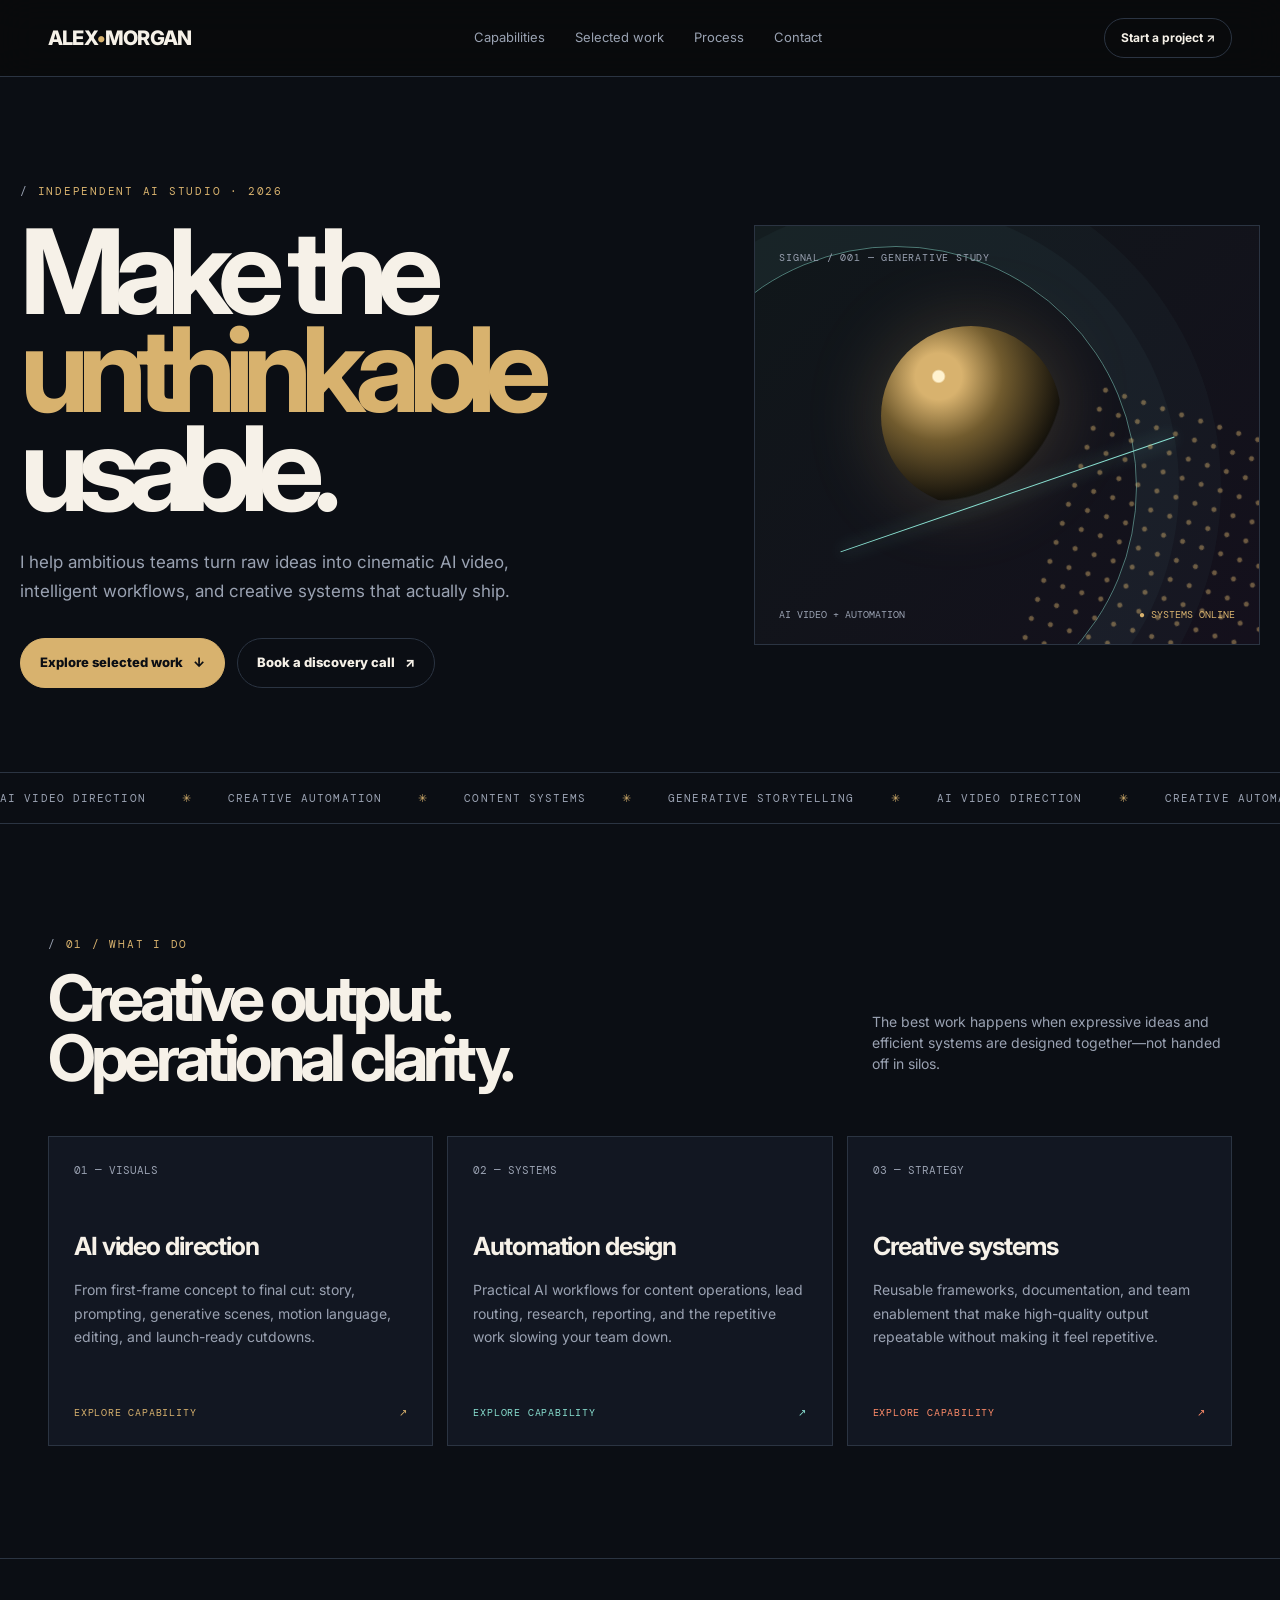
==== commit 80ee86da: "Redesign contact section with AI studio intake layout" ====
--- a/index.html
+++ b/index.html
@@ -84,7 +84,7 @@
 
     <section class="section"><div class="wrap quote-section reveal"><div><div class="kicker">Client note</div><p class="quote">“The rare person who can see the <em>story</em> and the system behind it.”</p><p class="quote-by">— MARKETING DIRECTOR, PRODUCT STUDIO</p></div><div class="hero-art" style="min-height:280px"><div class="art-label">FIELD NOTE / 014</div><div class="art-line" style="top:48%;transform:rotate(34deg)"></div><div class="orb" style="width:110px;height:110px;top:82px;left:42%"></div><div class="art-meta"><span>TRUST THE PROCESS</span><span class="status">● 01:01:01</span></div></div></div></section>
 
-    <section class="section" id="contact"><div class="wrap contact"><div class="reveal"><div class="kicker">04 / Start a project</div><h2>Have a good problem?</h2><p class="contact-copy">Tell me what you are building, what is stuck, or what you wish worked better. I’ll reply with a clear next step—not a generic deck.</p></div><form class="contact-form reveal" id="contactForm"><div class="field"><label for="name">Your name</label><input id="name" name="name" required placeholder="Jane Smith"></div><div class="field"><label for="email">Work email</label><input id="email" type="email" name="email" required placeholder="jane@company.com"></div><div class="field full"><label for="service">What can I help with?</label><select id="service" name="service"><option>AI video / creative direction</option><option>Automation workflow design</option><option>Creative system strategy</option><option>Not sure yet</option></select></div><div class="field full"><label for="message">A little context</label><textarea id="message" name="message" required placeholder="What are you trying to make or improve?"></textarea></div><div class="form-status" aria-live="polite"></div><p class="form-note">Submitting opens your email client with a drafted inquiry. No form data is stored here.</p><button class="button primary" type="submit">Send the signal <span>↗</span></button></form></div></section>
+    <section class="section contact-section" id="contact"><div class="wrap contact-card"><div class="contact-card__glow"></div><div class="contact-card__content reveal"><div class="contact-card__icon" aria-hidden="true">✳</div><div class="kicker">09 / Start a conversation</div><h2>Let’s make the<br /><span>brief real.</span></h2><p class="contact-copy">Tell me what you are building, what is stuck, or what you wish worked better. I’ll reply with a clear next step—not a generic deck.</p><div class="contact-card__details"><div><span>Email</span><a href="mailto:hello@alexmorgan.studio">hello@alexmorgan.studio</a></div><div><span>Best fit</span><strong>AI video, automation, or creative systems.</strong></div></div></div><div class="contact-card__form-wrap reveal"><div class="contact-card__form-head"><span>PROJECT INTAKE / 01</span><span class="status">● READY</span></div><form class="contact-form" id="contactForm"><div class="field"><label for="name">Name</label><input id="name" name="name" required autocomplete="name" placeholder="Your name"></div><div class="field"><label for="email">Email</label><input id="email" type="email" name="email" required autocomplete="email" placeholder="you@company.com"></div><div class="field full"><label for="service">What can I help with?</label><select id="service" name="service"><option>AI video / creative direction</option><option>Automation workflow design</option><option>Creative system strategy</option><option>Not sure yet</option></select></div><div class="field full"><label for="message">Tell me a little more</label><textarea id="message" name="message" required placeholder="What are you trying to create, automate, or improve?"></textarea></div><div class="form-status" aria-live="polite"></div><p class="form-note">Submitting opens your email client with a drafted inquiry. No form data is stored here.</p><button class="button primary contact-submit" type="submit">Send project brief <span>↗</span></button></form></div></div></section>
   </main>
   <footer><div class="wrap footer"><span>© 2026 Alex Morgan Studio</span><span><a href="mailto:hello@alexmorgan.studio">hello@alexmorgan.studio</a> · <a href="#">Back to top ↑</a></span></div></footer>
   <script src="app.js" defer></script>
--- a/app.css
+++ b/app.css
@@ -18,3 +18,36 @@
 .contact-copy{margin-top:28px;line-height:1.85}
 .button:focus-visible,.nav-links a:focus-visible,.nav-cta:focus-visible,.field input:focus-visible,.field textarea:focus-visible,.field select:focus-visible{outline:2px solid var(--lime);outline-offset:4px}
 @media(max-width:620px){.contact-copy{margin-top:22px;line-height:1.75}.section{contain-intrinsic-size:620px}}
+
+.page-hero{padding:96px 0 76px}.page-hero h1{font-size:clamp(3.5rem,8vw,7.5rem);line-height:.88;letter-spacing:-.09em;max-width:900px;margin:22px 0 28px}.page-lede{max-width:620px;color:var(--muted);font-size:18px;line-height:1.75}.story-grid{display:grid;grid-template-columns:repeat(3,1fr);gap:14px}.compact-grid{grid-template-columns:repeat(3,1fr)}.story-card{border:1px solid var(--line);background:var(--surface);min-height:360px;display:flex;flex-direction:column;transition:transform .25s var(--ease),border-color .25s ease,background .25s ease}.story-card:hover{transform:translateY(-5px);border-color:var(--lime);background:var(--surface-2)}.story-art{height:200px;position:relative;overflow:hidden;background:linear-gradient(135deg,#17333a,#27203a);padding:20px;color:var(--lime);font-family:"DM Mono",monospace;font-size:10px;letter-spacing:.1em}.story-art:before{content:"";position:absolute;width:230px;height:230px;border:1px solid currentColor;border-radius:50%;top:34px;left:30%;box-shadow:0 0 0 24px rgba(216,178,110,.05)}.story-art:after{content:"";position:absolute;width:90px;height:90px;border:1px solid var(--cyan);border-radius:50%;top:100px;left:46%;transform:translate(-50%,-50%);box-shadow:0 0 30px rgba(137,224,209,.25)}.story-art.alt{background:linear-gradient(135deg,#3a2b15,#15222b);color:var(--cyan)}.story-art.warm{background:linear-gradient(135deg,#4a2820,#181318);color:var(--orange)}.system-art:before{width:280px;height:1px;border:0;border-radius:0;background:currentColor;top:50%;left:10%;box-shadow:80px -34px 0 -0.5px currentColor,160px 28px 0 -0.5px currentColor}.system-art:after{width:42px;height:42px;border-radius:12px;top:calc(50% - 21px);left:22%;border-color:var(--cyan);box-shadow:80px -34px 0 -1px var(--surface),80px -34px 0 0 var(--cyan),160px 28px 0 -1px var(--surface),160px 28px 0 0 var(--cyan)}.story-copy{padding:24px}.story-copy h2{font-size:26px;letter-spacing:-.05em;margin:10px 0}.story-copy p{color:var(--muted);font-size:14px;line-height:1.75;margin:0 0 18px}.story-copy a{color:var(--lime);font-family:"DM Mono",monospace;font-size:11px;text-transform:uppercase;letter-spacing:.08em}.story-muted{color:var(--muted);font-family:"DM Mono",monospace;font-size:10px;text-transform:uppercase;letter-spacing:.08em}.compact-grid .story-card{min-height:240px}.compact-grid .story-copy h2{margin-top:14px}.compact-grid .step-num{color:var(--lime);font-family:"DM Mono",monospace;font-size:11px}.filter-row{display:flex;gap:8px;flex-wrap:wrap}@media(max-width:850px){.story-grid,.compact-grid{grid-template-columns:1fr 1fr}}@media(max-width:620px){.page-hero{padding:70px 0 58px}.page-hero h1{font-size:clamp(3.2rem,16vw,5.5rem)}.page-lede{font-size:15px}.story-grid,.compact-grid{grid-template-columns:1fr}.story-card{min-height:0}.story-art{height:180px}}
+
+
+/* AI Creative Technologist-inspired contact card */
+.contact-section { padding-top: 44px; }
+.contact-card { position: relative; display: grid; grid-template-columns: .92fr 1.08fr; gap: 48px; overflow: hidden; padding: 54px; border: 1px solid rgba(216,178,110,.36); background: linear-gradient(135deg, rgba(19,28,35,.98), rgba(12,16,23,.98)); }
+.contact-card__glow { position: absolute; width: 520px; height: 520px; right: -170px; top: -230px; border-radius: 50%; background: radial-gradient(circle, rgba(137,224,209,.14), transparent 68%); pointer-events: none; }
+.contact-card__content, .contact-card__form-wrap { position: relative; z-index: 1; }
+.contact-card__icon { display: grid; place-items: center; width: 44px; height: 44px; margin-bottom: 29px; border: 1px solid var(--lime); color: var(--lime); font-size: 20px; }
+.contact-card__content h2 { max-width: 520px; margin: 26px 0 20px; font-size: clamp(3.2rem, 6vw, 6.3rem); line-height: .92; letter-spacing: -.085em; }
+.contact-card__content h2 span { color: var(--lime); }
+.contact-card__content .contact-copy { max-width: 410px; margin: 0; font-size: 15px; line-height: 1.75; }
+.contact-card__details { display: grid; gap: 18px; max-width: 420px; margin-top: 34px; }
+.contact-card__details div { padding-top: 12px; border-top: 1px solid var(--line); }
+.contact-card__details span, .contact-card__form-head { display: block; color: var(--muted); font-family: "DM Mono", monospace; font-size: 10px; letter-spacing: .12em; text-transform: uppercase; }
+.contact-card__details a, .contact-card__details strong { display: block; margin-top: 9px; color: var(--text); font-family: "DM Mono", monospace; font-size: 12px; font-weight: 400; }
+.contact-card__details a { color: var(--lime); }
+.contact-card__form-wrap { align-self: center; padding: 25px; border: 1px solid rgba(255,255,255,.16); background: rgba(7,10,15,.47); box-shadow: 0 24px 70px rgba(0,0,0,.23); }
+.contact-card__form-head { display: flex; justify-content: space-between; gap: 16px; padding-bottom: 19px; border-bottom: 1px solid rgba(255,255,255,.15); }
+.contact-card__form-head .status { color: var(--lime); }
+.contact-form { margin-top: 23px; }
+.contact-form .field { gap: 9px; }
+.contact-form .field label { color: var(--lime); }
+.contact-form input, .contact-form textarea, .contact-form select { padding: 14px 13px; border: 1px solid rgba(255,255,255,.16); background: rgba(255,255,255,.035); font-family: Inter, sans-serif; font-size: 13px; }
+.contact-form input:focus, .contact-form textarea:focus, .contact-form select:focus { border-color: var(--lime); background: rgba(216,178,110,.055); outline: none; box-shadow: 0 0 0 3px rgba(216,178,110,.08); }
+.contact-form textarea { min-height: 130px; }
+.contact-form select { color: var(--text); }
+.contact-form select option { background: var(--bg); color: var(--text); }
+.contact-form .form-note { margin-top: 2px; line-height: 1.5; }
+.contact-submit { margin-top: 3px; }
+@media(max-width:850px){.contact-card{grid-template-columns:1fr;gap:38px;padding:34px}.contact-card__content h2{font-size:clamp(3.4rem,14vw,6rem)}}
+@media(max-width:620px){.contact-card{padding:25px 20px}.contact-card__form-wrap{padding:18px}.contact-card__form-head{font-size:9px}}
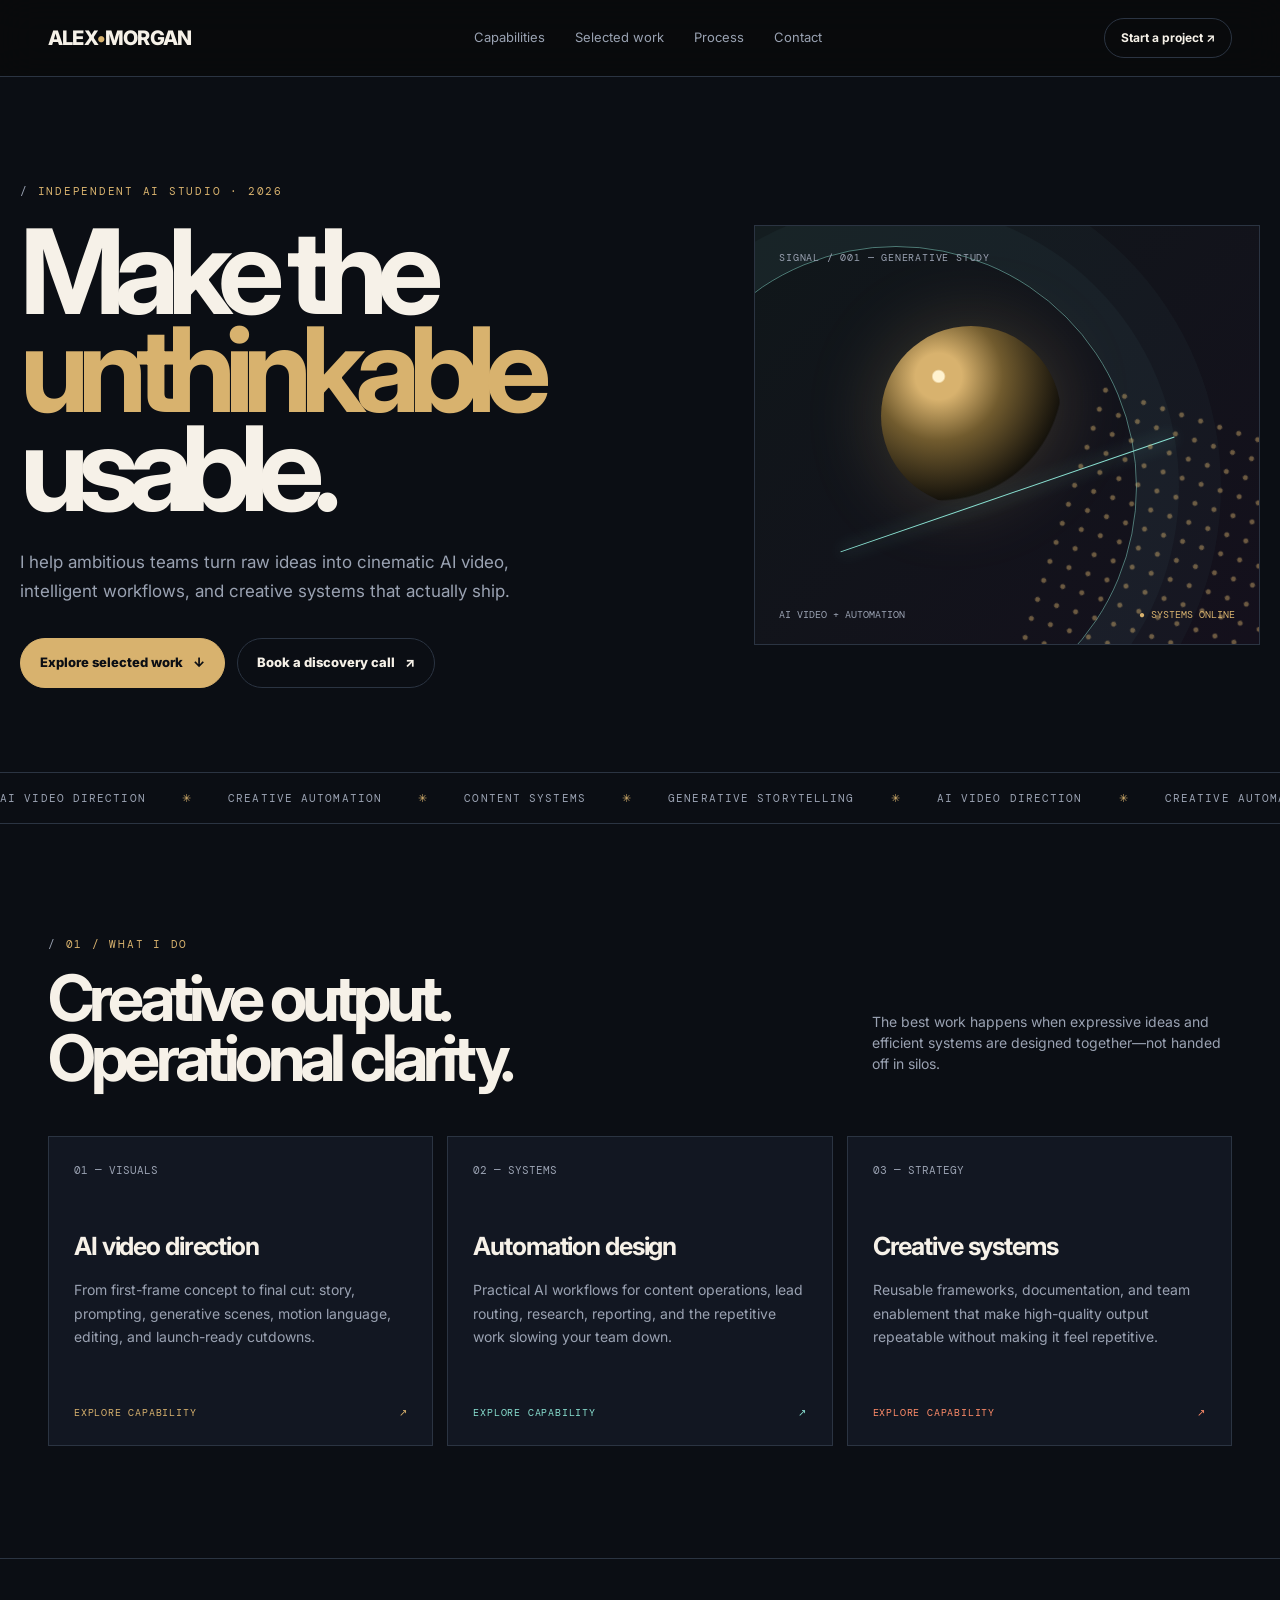
==== commit c2d3d156: "Mirror AI Creative Technologist contact form" ====
--- a/index.html
+++ b/index.html
@@ -84,7 +84,7 @@
 
     <section class="section"><div class="wrap quote-section reveal"><div><div class="kicker">Client note</div><p class="quote">“The rare person who can see the <em>story</em> and the system behind it.”</p><p class="quote-by">— MARKETING DIRECTOR, PRODUCT STUDIO</p></div><div class="hero-art" style="min-height:280px"><div class="art-label">FIELD NOTE / 014</div><div class="art-line" style="top:48%;transform:rotate(34deg)"></div><div class="orb" style="width:110px;height:110px;top:82px;left:42%"></div><div class="art-meta"><span>TRUST THE PROCESS</span><span class="status">● 01:01:01</span></div></div></div></section>
 
-    <section class="section contact-section" id="contact"><div class="wrap contact-card"><div class="contact-card__glow"></div><div class="contact-card__content reveal"><div class="contact-card__icon" aria-hidden="true">✳</div><div class="kicker">09 / Start a conversation</div><h2>Let’s make the<br /><span>brief real.</span></h2><p class="contact-copy">Tell me what you are building, what is stuck, or what you wish worked better. I’ll reply with a clear next step—not a generic deck.</p><div class="contact-card__details"><div><span>Email</span><a href="mailto:hello@alexmorgan.studio">hello@alexmorgan.studio</a></div><div><span>Best fit</span><strong>AI video, automation, or creative systems.</strong></div></div></div><div class="contact-card__form-wrap reveal"><div class="contact-card__form-head"><span>PROJECT INTAKE / 01</span><span class="status">● READY</span></div><form class="contact-form" id="contactForm"><div class="field"><label for="name">Name</label><input id="name" name="name" required autocomplete="name" placeholder="Your name"></div><div class="field"><label for="email">Email</label><input id="email" type="email" name="email" required autocomplete="email" placeholder="you@company.com"></div><div class="field full"><label for="service">What can I help with?</label><select id="service" name="service"><option>AI video / creative direction</option><option>Automation workflow design</option><option>Creative system strategy</option><option>Not sure yet</option></select></div><div class="field full"><label for="message">Tell me a little more</label><textarea id="message" name="message" required placeholder="What are you trying to create, automate, or improve?"></textarea></div><div class="form-status" aria-live="polite"></div><p class="form-note">Submitting opens your email client with a drafted inquiry. No form data is stored here.</p><button class="button primary contact-submit" type="submit">Send project brief <span>↗</span></button></form></div></div></section>
+    <section class="section contact-section" id="contact"><div class="wrap contact-card"><div class="contact-card__glow"></div><div class="contact-card__content reveal"><div class="contact-card__icon" aria-hidden="true">✳</div><div class="kicker">09 / Start a conversation</div><h2>Let’s make the<br /><span>brief real.</span></h2><p class="contact-copy">Tell me what you are building, what is stuck, or what you wish worked better. I’ll reply with a clear next step—not a generic deck.</p><div class="contact-card__details"><div><span>Email</span><a href="mailto:hello@alexmorgan.studio">hello@alexmorgan.studio</a></div><div><span>Best fit</span><strong>AI video, automation, or creative systems.</strong></div></div></div><div class="contact-card__form-wrap reveal"><div class="contact-card__form-head"><span>PROJECT INTAKE / 01</span><span class="status">● READY</span></div><form class="contact-form" id="contactForm" novalidate><div class="contact-form__row"><label><span>Name</span><input required name="name" autocomplete="name" placeholder="Your name"><small id="contact-name-error" class="contact-form__error"></small></label><label><span>Email</span><input required type="email" name="email" autocomplete="email" placeholder="you@company.com"><small id="contact-email-error" class="contact-form__error"></small></label></div><label><span>Tell me a little more</span><textarea required name="message" rows="5" placeholder="What are you hoping to create, automate, or improve?"></textarea><small id="contact-message-error" class="contact-form__error"></small></label><div class="contact-form__actions"><button class="copy-brief" type="submit"><span class="submit-icon">↗</span><span class="submit-label">Send project brief</span></button><button class="contact-reset" id="copyBrief" type="button"><span class="copy-icon">□</span><span class="copy-label">Copy instead</span></button></div></form><div class="placeholder-contact-grid"><div><span>Email</span><strong>Replace with inbox</strong></div><div><span>LinkedIn</span><strong>Replace with profile URL</strong></div><div><span>Booking</span><strong>Replace with Calendly link</strong></div></div><p class="contact-modal__note">Form is ready for your preferred email, CRM, or form endpoint.</p></div></div></section>
   </main>
   <footer><div class="wrap footer"><span>© 2026 Alex Morgan Studio</span><span><a href="mailto:hello@alexmorgan.studio">hello@alexmorgan.studio</a> · <a href="#">Back to top ↑</a></span></div></footer>
   <script src="app.js" defer></script>
--- a/app.css
+++ b/app.css
@@ -51,3 +51,35 @@
 .contact-submit { margin-top: 3px; }
 @media(max-width:850px){.contact-card{grid-template-columns:1fr;gap:38px;padding:34px}.contact-card__content h2{font-size:clamp(3.4rem,14vw,6rem)}}
 @media(max-width:620px){.contact-card{padding:25px 20px}.contact-card__form-wrap{padding:18px}.contact-card__form-head{font-size:9px}}
+
+
+/* Canonical AI Creative Technologist contact form parity */
+.contact-card__form-wrap .contact-form { display: grid; gap: 18px; margin-top: 27px; grid-template-columns: 1fr; }
+.contact-form__row { display: grid; grid-template-columns: repeat(2, 1fr); gap: 14px; }
+.contact-card__form-wrap .contact-form label { display: grid; gap: 9px; }
+.contact-card__form-wrap .contact-form label > span { color: var(--lime); font: 9px "DM Mono", monospace; letter-spacing: .12em; text-transform: uppercase; }
+.contact-card__form-wrap .contact-form input, .contact-card__form-wrap .contact-form textarea { width: 100%; border: 1px solid rgba(255,255,255,.17); background: rgba(255,255,255,.035); color: var(--text); padding: 13px 14px; outline: none; font: 13px Inter, sans-serif; transition: border-color .2s ease, background .2s ease, box-shadow .2s ease; }
+.contact-card__form-wrap .contact-form textarea { min-height: 128px; resize: vertical; line-height: 1.5; }
+.contact-card__form-wrap .contact-form input::placeholder, .contact-card__form-wrap .contact-form textarea::placeholder { color: #6f7780; }
+.contact-card__form-wrap .contact-form input:focus, .contact-card__form-wrap .contact-form textarea:focus { border-color: var(--lime); background: rgba(216,178,110,.045); box-shadow: 0 0 0 3px rgba(216,178,110,.08); }
+.contact-form__actions { display: flex; align-items: center; gap: 15px; flex-wrap: wrap; }
+.contact-card__form-wrap .contact-reset { display: inline-flex; align-items: center; gap: 7px; border: 0; background: none; color: var(--muted); padding: 10px 0; font: 10px "DM Mono", monospace; text-transform: uppercase; letter-spacing: .06em; }
+.contact-card__form-wrap .contact-reset:hover { color: var(--lime); }
+.contact-form__error { color: #ff958a; font: 10px/1.3 "DM Mono", monospace; letter-spacing: .01em; min-height: 0; }
+.contact-form label.has-error > span { color: #ff8c80; }
+.contact-form label.has-error input, .contact-form label.has-error textarea { border-color: #ff766e; background: rgba(255,118,110,.045); }
+.contact-form__actions button:disabled { cursor: wait; opacity: .75; }
+.contact-form__spinner { width: 14px; height: 14px; display: inline-block; border: 1.5px solid rgba(17,20,13,.35); border-top-color: #11140d; border-radius: 50%; animation: contact-spin .7s linear infinite; vertical-align: -2px; }
+.contact-form.is-submitting { pointer-events: none; }
+@keyframes contact-spin { to { transform: rotate(360deg); } }
+.placeholder-contact-grid { display: grid; grid-template-columns: repeat(3, 1fr); gap: 13px; margin-top: 35px; }
+.placeholder-contact-grid div { border-top: 1px solid rgba(255,255,255,.16); padding-top: 12px; }
+.placeholder-contact-grid span { display: block; color: var(--muted); font: 9px "DM Mono", monospace; text-transform: uppercase; letter-spacing: .12em; }
+.placeholder-contact-grid strong { display: block; margin-top: 11px; color: #c3c9cd; font: 12px "DM Mono", monospace; font-weight: 400; }
+.contact-modal__note { color: var(--muted); font: 10px "DM Mono", monospace; margin-top: 25px; }
+.contact-success { margin-top: 0; padding-top: 0; }
+.contact-success__mark { width: 45px; height: 45px; display: grid; place-items: center; color: #11140d; background: var(--lime); border-radius: 50%; font-weight: 700; }
+.contact-success h3 { margin: 18px 0 10px; font-size: 30px; letter-spacing: -.05em; }
+.contact-success p { max-width: 590px; color: var(--muted); line-height: 1.55; margin: 0 0 23px; }
+.contact-success .contact-reset { margin-left: 12px; }
+@media(max-width:620px){.contact-form__row,.placeholder-contact-grid{grid-template-columns:1fr}.contact-success .contact-reset{margin-left:0}}
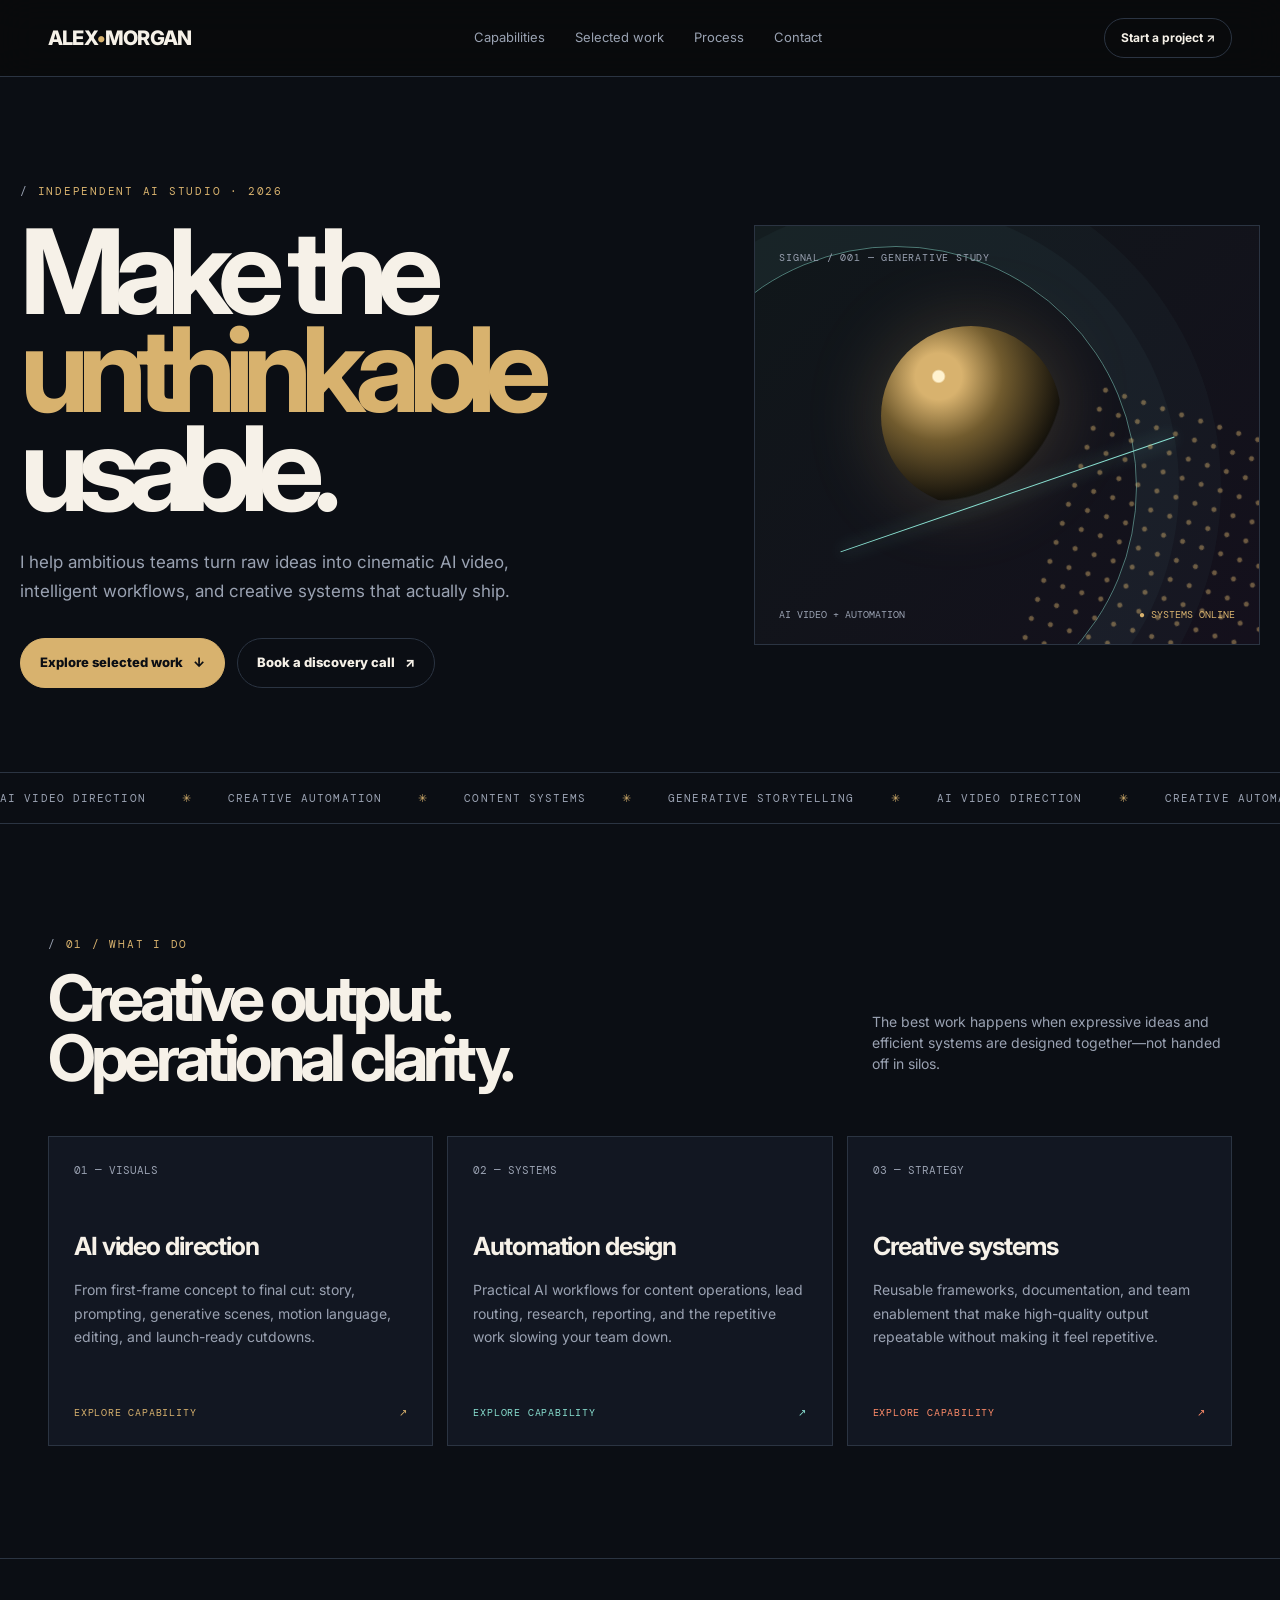
==== commit f9ceed5a: "Copy AI studio contact options section" ====
--- a/index.html
+++ b/index.html
@@ -84,7 +84,7 @@
 
     <section class="section"><div class="wrap quote-section reveal"><div><div class="kicker">Client note</div><p class="quote">“The rare person who can see the <em>story</em> and the system behind it.”</p><p class="quote-by">— MARKETING DIRECTOR, PRODUCT STUDIO</p></div><div class="hero-art" style="min-height:280px"><div class="art-label">FIELD NOTE / 014</div><div class="art-line" style="top:48%;transform:rotate(34deg)"></div><div class="orb" style="width:110px;height:110px;top:82px;left:42%"></div><div class="art-meta"><span>TRUST THE PROCESS</span><span class="status">● 01:01:01</span></div></div></div></section>
 
-    <section class="section contact-section" id="contact"><div class="wrap contact-card"><div class="contact-card__glow"></div><div class="contact-card__content reveal"><div class="contact-card__icon" aria-hidden="true">✳</div><div class="kicker">09 / Start a conversation</div><h2>Let’s make the<br /><span>brief real.</span></h2><p class="contact-copy">Tell me what you are building, what is stuck, or what you wish worked better. I’ll reply with a clear next step—not a generic deck.</p><div class="contact-card__details"><div><span>Email</span><a href="mailto:hello@alexmorgan.studio">hello@alexmorgan.studio</a></div><div><span>Best fit</span><strong>AI video, automation, or creative systems.</strong></div></div></div><div class="contact-card__form-wrap reveal"><div class="contact-card__form-head"><span>PROJECT INTAKE / 01</span><span class="status">● READY</span></div><form class="contact-form" id="contactForm" novalidate><div class="contact-form__row"><label><span>Name</span><input required name="name" autocomplete="name" placeholder="Your name"><small id="contact-name-error" class="contact-form__error"></small></label><label><span>Email</span><input required type="email" name="email" autocomplete="email" placeholder="you@company.com"><small id="contact-email-error" class="contact-form__error"></small></label></div><label><span>Tell me a little more</span><textarea required name="message" rows="5" placeholder="What are you hoping to create, automate, or improve?"></textarea><small id="contact-message-error" class="contact-form__error"></small></label><div class="contact-form__actions"><button class="copy-brief" type="submit"><span class="submit-icon">↗</span><span class="submit-label">Send project brief</span></button><button class="contact-reset" id="copyBrief" type="button"><span class="copy-icon">□</span><span class="copy-label">Copy instead</span></button></div></form><div class="placeholder-contact-grid"><div><span>Email</span><strong>Replace with inbox</strong></div><div><span>LinkedIn</span><strong>Replace with profile URL</strong></div><div><span>Booking</span><strong>Replace with Calendly link</strong></div></div><p class="contact-modal__note">Form is ready for your preferred email, CRM, or form endpoint.</p></div></div></section>
+    <section class="section contact-section" id="contact"><div class="wrap contact-card"><div class="contact-card__glow"></div><div class="contact-card__content reveal"><div class="contact-card__icon" aria-hidden="true">✳</div><div class="kicker">09 / Start a conversation</div><h2>Let’s make the<br /><span>brief real.</span></h2><p class="contact-copy">Tell me what you are building, what is stuck, or what you wish worked better. I’ll reply with a clear next step—not a generic deck.</p><div class="contact-card__side"><div><span>CONTACT OPTIONS</span><button class="contact-option" data-contact-action="start" type="button"><span class="contact-option__icon">◌</span> Start a project brief <span class="contact-option__arrow">↗</span></button><button class="contact-option" data-contact-action="linkedin" type="button"><span class="contact-option__icon">◎</span> LinkedIn / profile link <span class="contact-option__arrow">↗</span></button><button class="contact-option" data-contact-action="booking" type="button"><span class="contact-option__icon">◍</span> Calendly / booking link <span class="contact-option__arrow">↗</span></button></div><p>Contact links are intentionally editable placeholders until the personal details are added.</p></div></div><div class="contact-card__form-wrap reveal"><div class="contact-card__form-head"><span>PROJECT INTAKE / 01</span><span class="status">● READY</span></div><form class="contact-form" id="contactForm" novalidate><div class="contact-form__row"><label><span>Name</span><input required name="name" autocomplete="name" placeholder="Your name"><small id="contact-name-error" class="contact-form__error"></small></label><label><span>Email</span><input required type="email" name="email" autocomplete="email" placeholder="you@company.com"><small id="contact-email-error" class="contact-form__error"></small></label></div><label><span>Tell me a little more</span><textarea required name="message" rows="5" placeholder="What are you hoping to create, automate, or improve?"></textarea><small id="contact-message-error" class="contact-form__error"></small></label><div class="contact-form__actions"><button class="copy-brief" type="submit"><span class="submit-icon">↗</span><span class="submit-label">Send project brief</span></button><button class="contact-reset" id="copyBrief" type="button"><span class="copy-icon">□</span><span class="copy-label">Copy instead</span></button></div></form><div class="placeholder-contact-grid"><div><span>Email</span><strong>Replace with inbox</strong></div><div><span>LinkedIn</span><strong>Replace with profile URL</strong></div><div><span>Booking</span><strong>Replace with Calendly link</strong></div></div><p class="contact-modal__note">Form is ready for your preferred email, CRM, or form endpoint.</p></div></div></section>
   </main>
   <footer><div class="wrap footer"><span>© 2026 Alex Morgan Studio</span><span><a href="mailto:hello@alexmorgan.studio">hello@alexmorgan.studio</a> · <a href="#">Back to top ↑</a></span></div></footer>
   <script src="app.js" defer></script>
--- a/app.css
+++ b/app.css
@@ -83,3 +83,16 @@
 .contact-success p { max-width: 590px; color: var(--muted); line-height: 1.55; margin: 0 0 23px; }
 .contact-success .contact-reset { margin-left: 12px; }
 @media(max-width:620px){.contact-form__row,.placeholder-contact-grid{grid-template-columns:1fr}.contact-success .contact-reset{margin-left:0}}
+
+
+/* Contact options copied from the AI Creative Technologist contact section */
+.contact-card__side { position: relative; z-index: 1; align-self: end; }
+.contact-card__side > div { display: grid; gap: 0; }
+.contact-card__side > div > span { display: block; margin-bottom: 12px; color: var(--muted); font: 10px "DM Mono", monospace; letter-spacing: .12em; text-transform: uppercase; }
+.contact-option { display: flex; align-items: center; gap: 10px; width: 100%; padding: 15px 0; border: 0; border-top: 1px solid rgba(255,255,255,.16); background: transparent; color: var(--text); text-align: left; font: 12px "DM Mono", monospace; transition: color .2s ease, padding-left .2s ease; }
+.contact-option:last-child { border-bottom: 1px solid rgba(255,255,255,.16); }
+.contact-option:hover, .contact-option:focus-visible { padding-left: 7px; color: var(--lime); outline: none; }
+.contact-option__icon { display: grid; place-items: center; width: 18px; height: 18px; color: var(--lime); font-size: 16px; }
+.contact-option__arrow { margin-left: auto; color: var(--lime); font-size: 16px; }
+.contact-card__side > p { max-width: 350px; margin: 20px 0 0; color: var(--muted); font-size: 11px; line-height: 1.65; }
+@media(max-width:850px){.contact-card__side{align-self:stretch}.contact-card__side > p{max-width:480px}}
